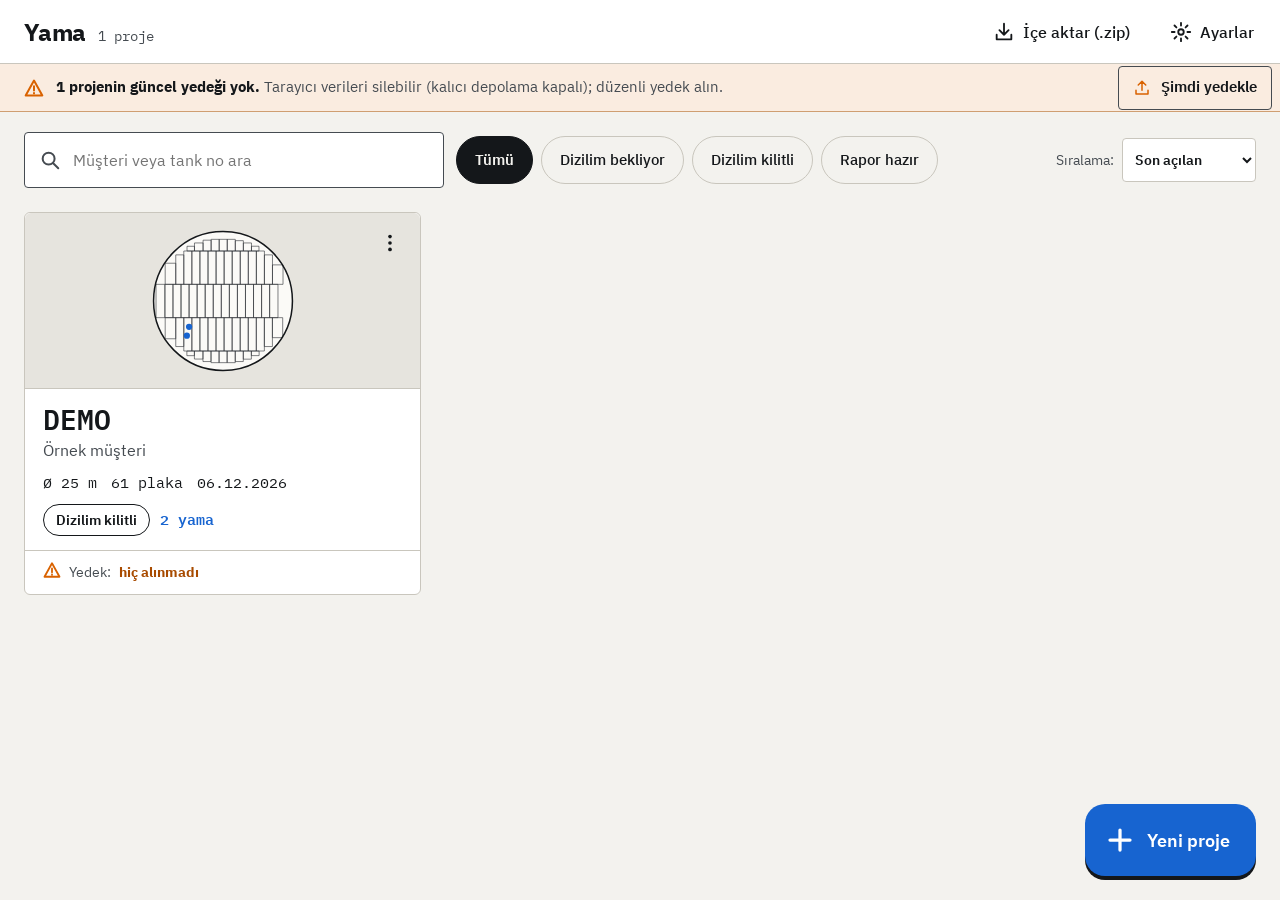
==== index.html @ 1b244d1e "Yayın 2026-10-30 12:13" ====
<!doctype html>
<html lang="tr">
<head>
  <meta charset="utf-8">
  <meta name="viewport" content="width=device-width, initial-scale=1, viewport-fit=cover">
  <meta name="theme-color" content="#111315">
  <meta name="color-scheme" content="light dark">
  <title>Yama</title>
  <link rel="manifest" href="./manifest.webmanifest">
  <link rel="icon" type="image/png" href="./icons/icon-192.png">
  <link rel="apple-touch-icon" href="./icons/icon-192.png">
  <script type="module" crossorigin src="./assets/index-DYldbjmc.js"></script>
  <link rel="stylesheet" crossorigin href="./assets/index-dKVQuc18.css">
</head>
<body>
  <div id="app"></div>
</body>
</html>
---- assets/index-dKVQuc18.css ----
@font-face{font-family:IBM Plex Sans;font-weight:400;font-display:swap;src:url(../fonts/IBMPlexSans-Regular.woff2)format("woff2")}@font-face{font-family:IBM Plex Sans;font-weight:500;font-display:swap;src:url(../fonts/IBMPlexSans-Medium.woff2)format("woff2")}@font-face{font-family:IBM Plex Sans;font-weight:600;font-display:swap;src:url(../fonts/IBMPlexSans-SemiBold.woff2)format("woff2")}@font-face{font-family:IBM Plex Sans;font-weight:700;font-display:swap;src:url(../fonts/IBMPlexSans-Bold.woff2)format("woff2")}@font-face{font-family:IBM Plex Mono;font-weight:400;font-display:swap;src:url(../fonts/IBMPlexMono-Regular.woff2)format("woff2")}@font-face{font-family:IBM Plex Mono;font-weight:500;font-display:swap;src:url(../fonts/IBMPlexMono-Medium.woff2)format("woff2")}@font-face{font-family:IBM Plex Mono;font-weight:600;font-display:swap;src:url(../fonts/IBMPlexMono-SemiBold.woff2)format("woff2")}@font-face{font-family:IBM Plex Mono;font-weight:700;font-display:swap;src:url(../fonts/IBMPlexMono-Bold.woff2)format("woff2")}:root{--lightningcss-light:initial;--lightningcss-dark: ;color-scheme:light dark;--bg:var(--lightningcss-light,#f3f2ee)var(--lightningcss-dark,#111315);--surface:var(--lightningcss-light,#fff)var(--lightningcss-dark,#1a1d20);--surface-2:var(--lightningcss-light,#e6e4de)var(--lightningcss-dark,#272b2f);--line:var(--lightningcss-light,#c9c6bd)var(--lightningcss-dark,#3b4147);--ink:var(--lightningcss-light,#14171a)var(--lightningcss-dark,#f2f3f1);--ink-2:var(--lightningcss-light,#454b51)var(--lightningcss-dark,#b6bdc4);--plate:var(--lightningcss-light,#fbfaf7)var(--lightningcss-dark,#2a2f34);--plate-edge:var(--lightningcss-light,#2a2e33)var(--lightningcss-dark,#c4cad0);--hatch:var(--lightningcss-light,#7a8086)var(--lightningcss-dark,#8e969d);--patch:var(--lightningcss-light,#1764d0)var(--lightningcss-dark,#4aa3ff);--patch-fill:var(--lightningcss-light,#1764d0b8)var(--lightningcss-dark,#4aa3ffb3);--on-patch:var(--lightningcss-light,#fff)var(--lightningcss-dark,#06121f);--red:var(--lightningcss-light,#c8261e)var(--lightningcss-dark,#ff5b52);--on-red:var(--lightningcss-light,#fff)var(--lightningcss-dark,#14171a);--orange:var(--lightningcss-light,#d96200)var(--lightningcss-dark,#ff8b2b);--orange-ink:var(--lightningcss-light,#a84b00)var(--lightningcss-dark,#ff9a45);--yellow:var(--lightningcss-light,#e7b400)var(--lightningcss-dark,#ffd23d);--green:var(--lightningcss-light,#2e8540)var(--lightningcss-dark,#4bc66a);--on-status:var(--lightningcss-light,#14171a)var(--lightningcss-dark,#111315);--dim-bg:var(--lightningcss-light,#14171a)var(--lightningcss-dark,#f2f3f1);--dim-ink:var(--lightningcss-light,#fff)var(--lightningcss-dark,#111315);--font-sans:"IBM Plex Sans", system-ui, "Segoe UI", Roboto, sans-serif;--font-mono:"IBM Plex Mono", ui-monospace, "Roboto Mono", monospace;--fs-title-1:28px;--fs-title-2:20px;--fs-body:16px;--fs-label:14px;--fs-dim-xl:32px;--fs-dim-l:20px;--fs-code:16px;--fs-input:30px;--fw-regular:400;--fw-medium:500;--fw-semibold:600;--fw-bold:700;--space-1:4px;--space-2:8px;--space-3:12px;--space-4:16px;--space-5:20px;--space-6:24px;--space-8:32px;--space-10:40px;--space-12:48px;--radius-sm:3px;--radius:4px;--radius-dialog:6px;--radius-sheet:16px;--radius-fab:20px;--radius-pill:999px;--shadow-dialog:0 10px 30px #0000002e;--shadow-sheet:0 -6px 20px #0000001f;--shadow-fab:0 4px 0 var(--lightningcss-light,var(--ink))var(--lightningcss-dark,#000);--touch-min:44px;--btn-h:56px;--chip-h:48px;--fab-h:72px;--topbar-h:64px;--toolbar-h:72px;--row-h:64px;--panel-w:360px;--stroke-plate:1px;--stroke-plate-selected:4px;--stroke-patch:3px;--stroke-handle:2.5px;--stroke-dim:1.6px;--handle-size:12px;--opacity-neighbor:.32;--opacity-bg-image:.3}@media (prefers-color-scheme:dark){:root{--lightningcss-light: ;--lightningcss-dark:initial}}[data-theme=light]{--lightningcss-light:initial;--lightningcss-dark: ;color-scheme:light}[data-theme=dark]{--lightningcss-light: ;--lightningcss-dark:initial;color-scheme:dark}@media print{:root,[data-theme]{--lightningcss-light:initial;--lightningcss-dark: ;color-scheme:light}}*,:before,:after{box-sizing:border-box}html,body{height:100%}body{background:var(--bg);color:var(--ink);font-family:var(--font-sans);font-size:var(--fs-body);-webkit-font-smoothing:antialiased;-webkit-tap-highlight-color:transparent;margin:0;line-height:1.5}button,input,select,textarea{font:inherit;color:inherit}button{cursor:pointer}a{color:var(--patch)}:focus-visible{outline:3px solid var(--patch);outline-offset:2px}.t-title-1{font-size:var(--fs-title-1);font-weight:var(--fw-semibold);line-height:1.2}.t-title-2{font-size:var(--fs-title-2);font-weight:var(--fw-semibold);line-height:1.2}.t-body{font-size:var(--fs-body);font-weight:var(--fw-regular)}.t-label{font-size:var(--fs-label);font-weight:var(--fw-medium);color:var(--ink-2)}.t-dim-xl{font-family:var(--font-mono);font-size:var(--fs-dim-xl);font-weight:var(--fw-semibold)}.t-dim-l{font-family:var(--font-mono);font-size:var(--fs-dim-l);font-weight:var(--fw-semibold)}.t-code{font-family:var(--font-mono);font-size:var(--fs-code);font-weight:var(--fw-medium)}.mono,.t-dim-xl,.t-dim-l,.t-code{font-variant-numeric:tabular-nums}.mono{font-family:var(--font-mono)}.muted{color:var(--ink-2)}.unit{font-family:var(--font-mono);font-size:.56em;font-weight:var(--fw-medium);color:var(--ink-2)}a.btn,a.fab,a.icon-btn{text-decoration:none}.btn{height:var(--btn-h);padding:0 var(--space-5);border:1.5px solid var(--ink-2);border-radius:var(--radius);color:var(--ink);font-size:var(--fs-body);font-weight:var(--fw-semibold);white-space:nowrap;background:0 0;justify-content:center;align-items:center;gap:10px;display:inline-flex}.btn--primary{background:var(--patch);color:var(--on-patch);border-color:var(--patch)}.btn--ink{background:var(--ink);color:var(--bg);border-color:var(--ink)}.btn--danger{background:var(--red);color:var(--on-red);border-color:var(--red)}.btn:disabled{opacity:.4;cursor:default}.icon-btn{border-radius:var(--radius);width:48px;height:48px;color:var(--ink);background:0 0;border:0;justify-content:center;align-items:center;display:inline-flex}.icon-btn:disabled{opacity:.4}.fab{height:var(--fab-h);align-items:center;gap:var(--space-3);border-radius:var(--radius-fab);background:var(--patch);color:var(--on-patch);font-size:18px;font-weight:var(--fw-semibold);box-shadow:var(--shadow-fab);border:0;padding:0 26px 0 20px;display:inline-flex}.chip{height:var(--chip-h);border:1.5px solid var(--ink-2);border-radius:var(--radius-pill);color:var(--ink);font-family:var(--font-mono);font-size:17px;font-weight:var(--fw-medium);background:0 0;align-items:center;padding:0 18px;display:inline-flex}.chip[aria-pressed=true]{background:var(--ink);border-color:var(--ink);color:var(--bg);font-weight:var(--fw-semibold)}.chip--add{font-family:var(--font-sans);font-size:var(--fs-body);border-style:dashed}.measure{flex-direction:column;gap:6px;min-width:0;display:flex}.measure__label{font-size:var(--fs-label);font-weight:var(--fw-medium);color:var(--ink-2)}.measure__row{gap:6px;display:flex}.measure__step{width:var(--btn-h);height:var(--btn-h);border:1.5px solid var(--line);border-radius:var(--radius);color:var(--ink);font-family:var(--font-mono);font-size:28px;font-weight:var(--fw-medium);background:0 0;flex-shrink:0}.measure__field{min-width:0;height:var(--btn-h);align-items:center;gap:var(--space-2);border:1.5px solid var(--line);border-radius:var(--radius);background:var(--bg);flex:1;padding:0 14px;display:flex}.measure__input{text-align:right;width:100%;min-width:0;font-family:var(--font-mono);font-size:var(--fs-input);font-weight:var(--fw-semibold);font-variant-numeric:tabular-nums;background:0 0;border:0;outline:0;flex:1}.measure__unit{font-family:var(--font-mono);font-size:var(--fs-body);color:var(--ink-2)}.measure:focus-within .measure__field{border:2px solid var(--patch);padding:0 13.5px}.measure:focus-within .measure__step{border-color:var(--ink)}.corner-picker{gap:var(--space-1);padding:var(--space-1);border:1px solid var(--line);border-radius:var(--radius);background:var(--surface);grid-template-columns:1fr 1fr;display:grid}.corner-picker__option{border-radius:var(--radius-sm);height:64px;color:var(--ink);font-size:var(--fs-label);font-weight:var(--fw-medium);background:0 0;border:0;align-items:center;gap:10px;padding:0 10px;display:flex}.corner-picker__option[aria-checked=true]{background:var(--ink);color:var(--bg);font-weight:var(--fw-semibold)}.toast{left:50%;bottom:var(--space-6);min-height:var(--btn-h);align-items:center;gap:var(--space-4);border-radius:var(--radius);background:var(--dim-bg);color:var(--dim-ink);font-size:var(--fs-body);z-index:100;padding:0 6px 0 18px;display:flex;position:fixed;transform:translate(-50%)}.toast__action{height:var(--touch-min);padding:0 var(--space-4);color:inherit;font-weight:var(--fw-bold);text-underline-offset:4px;background:0 0;border:0;text-decoration:underline}.d-plate,.d-plate-selected,.d-patch,.d-handle,.d-zone,.d-zone-alt,.d-zone-skipped,.d-ref-dot,.d-dim-line,.d-dim-ext,.d-tank-shell,.d-tank-cut,.d-annular,.d-defect,.d-fixed,.d-warn-overflow,.d-warn-overlap,.d-warn-gap,.d-patch-seam{vector-effect:non-scaling-stroke}.d-plate{fill:var(--plate);stroke:var(--plate-edge);stroke-width:var(--stroke-plate)}.d-plate-selected{fill:var(--plate);stroke:var(--ink);stroke-width:var(--stroke-plate-selected)}.d-neighbor{opacity:var(--opacity-neighbor)}.d-plate-label{fill:var(--ink-2);font-family:var(--font-mono);font-weight:var(--fw-semibold)}.d-plate-label-selected{fill:var(--ink);font-family:var(--font-mono);font-weight:var(--fw-bold)}.d-patch{fill:var(--patch-fill);stroke:var(--patch);stroke-width:var(--stroke-patch)}.d-patch-label{fill:var(--on-patch);font-family:var(--font-mono);font-weight:var(--fw-bold)}.d-patch-size{fill:var(--patch);font-family:var(--font-mono);font-weight:var(--fw-bold);paint-order:stroke;stroke:var(--plate)}.d-patch-seam{stroke:var(--on-patch);stroke-width:1.5px;stroke-dasharray:5 4}.d-handle{fill:var(--surface);stroke:var(--patch);stroke-width:var(--stroke-handle)}.d-handle-hit{fill:#0000}.d-zone,.d-zone-alt{stroke:var(--hatch);stroke-width:1.5px;stroke-dasharray:6 4}.d-zone-skipped{stroke:var(--ink-2);stroke-width:1.5px}.d-zone-tag{fill:var(--surface);stroke:var(--ink);stroke-width:1.5px}.d-zone-tag-text{fill:var(--ink);font-family:var(--font-mono);font-weight:var(--fw-bold)}.d-ref-dot{fill:var(--ink);stroke:var(--plate);stroke-width:2px}.d-dim-line{stroke:var(--ink);stroke-width:var(--stroke-dim)}.d-dim-ext{stroke:var(--ink);stroke-width:1px;stroke-dasharray:4 3}.d-dim-box{fill:var(--dim-bg)}.d-dim-text{fill:var(--ink);font-family:var(--font-mono);font-weight:var(--fw-bold);paint-order:stroke;stroke:var(--surface);stroke-width:4px;stroke-linejoin:round}.d-corner-text{fill:var(--dim-ink);font-family:var(--font-mono);font-weight:var(--fw-bold)}.d-arrow{fill:var(--ink)}.d-tank-shell{fill:none;stroke:var(--ink);stroke-width:2px}.d-tank-cut{fill:none;stroke:var(--plate-edge);stroke-width:1.2px}.d-annular{stroke:var(--plate-edge);stroke-width:1px}.d-defect{fill:var(--surface);stroke:var(--ink);stroke-width:2px}.d-defect-core{fill:var(--ink)}.d-defect-halo{fill:none;stroke:var(--surface);stroke-width:6px;stroke-linejoin:round}.d-defect-ring{stroke:var(--ink);stroke-width:2px;stroke-dasharray:5 4}.d-defect-tag{fill:var(--surface);stroke:var(--ink);stroke-width:1.5px}.d-fixed{fill:var(--surface);stroke:var(--ink);stroke-width:2px}.d-label{fill:var(--ink);font-family:var(--font-mono);font-weight:var(--fw-bold);paint-order:stroke;stroke:var(--surface);stroke-width:3px;stroke-linejoin:round}.d-warn-overflow{stroke:var(--red);stroke-width:2.5px}.d-warn-overlap{stroke:var(--orange);stroke-width:2.5px}.d-warn-gap{fill:none;stroke:var(--yellow);stroke-width:5px;stroke-dasharray:5 3}.d-bg-image{opacity:var(--opacity-bg-image);filter:grayscale()}.d-bg-image--top{mix-blend-mode:multiply;pointer-events:none}:root[data-theme=dark] .d-bg-image--top{filter:grayscale()invert();mix-blend-mode:screen}@media (prefers-color-scheme:dark){:root:not([data-theme=light]) .d-bg-image--top{filter:grayscale()invert();mix-blend-mode:screen}}.d-tank-bg{fill:var(--surface-2)}.d-patch-name{fill:var(--patch);font-family:var(--font-mono);font-weight:var(--fw-bold);paint-order:stroke;stroke:var(--plate);stroke-width:4px;stroke-linejoin:round}.map-svg text{-webkit-user-select:none;user-select:none;pointer-events:none}.map-svg .d-plate-label,.map-svg .d-plate-label-selected{paint-order:stroke;stroke:var(--plate);stroke-width:3px;stroke-linejoin:round}.d-zone-edit{fill:none;stroke:var(--ink);stroke-width:2.5px;stroke-dasharray:8 5}.d-zone-size{fill:var(--ink);font-family:var(--font-mono);font-weight:var(--fw-bold);paint-order:stroke;stroke:var(--plate)}.d-zone-poly{fill:none;stroke:var(--ink);stroke-width:2.5px;stroke-linejoin:round}.d-zone-draft-fill{fill:var(--hatch);fill-opacity:.18;stroke:none}.d-zone-vertex{fill:var(--surface);stroke:var(--ink);stroke-width:2px}.d-zone-vertex--first{fill:var(--ink)}.d-fit-target{stroke:var(--ink);stroke-width:3px;stroke-dasharray:6 4;animation:1.2s ease-in-out infinite fitPulse}.d-fit-done{stroke:var(--green);stroke-width:3px}.d-fit-badge circle{fill:var(--ink);stroke:var(--surface);stroke-width:2px}.d-fit-badge text{fill:var(--bg);font-family:var(--font-mono);font-weight:700}.d-fit-pick line,.d-fit-pick circle{stroke:var(--orange-ink);stroke-width:2.5px;paint-order:stroke}@keyframes fitPulse{0%,to{opacity:1}50%{opacity:.35}}@media (prefers-reduced-motion:reduce){.d-fit-target{animation:none}}.d-rot-line{stroke:var(--patch);stroke-width:2px}.d-rot-handle{fill:var(--surface);stroke:var(--patch);stroke-width:2.5px}.d-rot-icon{stroke:var(--patch);stroke-width:2px;stroke-linecap:round;stroke-linejoin:round}.is-dim{opacity:.28;pointer-events:none}.screen{flex-direction:column;min-height:100dvh;display:flex}.topbar{height:var(--topbar-h);align-items:center;gap:var(--space-3);padding:0 var(--space-3) 0 var(--space-6);border-bottom:1px solid var(--line);background:var(--surface);z-index:10;flex-shrink:0;display:flex;position:sticky;top:0}.topbar__brand{align-items:baseline;gap:var(--space-3);flex:1;min-width:0;display:flex}.topbar__name{font-size:24px;font-weight:var(--fw-bold);letter-spacing:-.01em}.topbar__btn{align-items:center;gap:var(--space-2);border-radius:var(--radius);height:48px;color:var(--ink);font-size:var(--fs-body);font-weight:var(--fw-medium);background:0 0;border:0;padding:0 14px;display:inline-flex}.topbar__btn:disabled{opacity:.45}.strip-warn{align-items:center;gap:var(--space-3);min-height:48px;padding:0 var(--space-2) 0 var(--space-6);background:color-mix(in srgb, var(--orange) 12%, var(--surface));border-bottom:1px solid color-mix(in srgb, var(--orange) 40%, var(--line));font-size:15px;display:flex}.strip-warn .icon{color:var(--orange)}.link-btn{height:var(--touch-min);padding:0 var(--space-4);color:inherit;font-weight:var(--fw-semibold);text-underline-offset:4px;background:0 0;border:0;text-decoration:underline}.list-tools{align-items:center;gap:var(--space-3);padding:var(--space-5) var(--space-6) var(--space-1);flex-wrap:wrap;display:flex}.search{min-width:240px;height:var(--btn-h);border:1.5px solid var(--ink-2);border-radius:var(--radius);background:var(--surface);color:var(--ink-2);flex:0 420px;align-items:center;gap:10px;padding:0 14px;display:flex}.search input{min-width:0;color:var(--ink);font-size:var(--fs-body);background:0 0;border:0;outline:0;flex:1}.filters{gap:var(--space-2);flex-wrap:wrap;display:flex}.chip--filter{font-family:var(--font-sans);border-color:var(--line);font-size:15px}.chip--filter[aria-pressed=true]{background:var(--ink);border-color:var(--ink);color:var(--bg)}.sort{align-items:center;gap:var(--space-2);font-size:var(--fs-label);color:var(--ink-2);margin-left:auto;display:flex}.sort select{height:var(--touch-min);padding:0 var(--space-2);border:1.5px solid var(--line);border-radius:var(--radius);background:var(--surface);color:var(--ink);font-weight:var(--fw-semibold)}.project-grid{gap:var(--space-5);padding:var(--space-5) var(--space-6) 136px;grid-template-columns:repeat(auto-fill,minmax(min(100%,320px),1fr));display:grid}.project-card{background:var(--surface);border:1px solid var(--line);border-radius:var(--radius-dialog);flex-direction:column;display:flex;position:relative}.project-card__open{all:unset;cursor:pointer;flex-direction:column;display:flex}.project-card__open:focus-visible{outline:3px solid var(--patch);outline-offset:2px;border-radius:var(--radius-dialog)}.project-card__thumb{background:var(--surface-2);border-bottom:1px solid var(--line);border-radius:var(--radius-dialog) var(--radius-dialog) 0 0;justify-content:center;align-items:center;height:176px;display:flex}.project-card__nolayout{border:2px dashed var(--ink-2);text-align:center;width:150px;height:150px;font-size:var(--fs-label);color:var(--ink-2);border-radius:50%;justify-content:center;align-items:center;line-height:1.3;display:flex}.project-card__body{padding:var(--space-4) 18px 14px;flex-direction:column;gap:10px;display:flex}.project-card__tank{font-family:var(--font-mono);font-size:28px;font-weight:var(--fw-semibold);line-height:1.1}.project-card__meta{font-family:var(--font-mono);flex-wrap:wrap;gap:14px;font-size:15px;display:flex}.project-card__foot{align-items:center;gap:var(--space-2);border-top:1px solid var(--line);min-height:44px;font-size:var(--fs-label);margin-top:auto;padding:0 18px;display:flex}.project-card__foot .stale{color:var(--orange-ink);font-weight:var(--fw-bold)}.project-card__more{position:absolute;top:6px;right:6px}.project-card__more[aria-expanded=true]{background:var(--ink);color:var(--bg)}.status{height:32px;font-size:var(--fs-label);font-weight:var(--fw-semibold);border-radius:16px;align-items:center;padding:0 12px;display:inline-flex}.status--dizilim-bekliyor{border:1.5px dashed var(--ink-2)}.status--dizilim-kilitli{border:1.5px solid var(--ink)}.status--rapor-hazir{background:var(--ink);color:var(--bg)}.menu{z-index:20;background:var(--surface);border:1px solid var(--line);border-radius:var(--radius-dialog);flex-direction:column;width:272px;padding:6px 0;display:flex;position:absolute;top:58px;right:6px;box-shadow:0 12px 32px #00000038}.menu__item{align-items:center;gap:var(--space-3);height:52px;padding:0 var(--space-4);color:var(--ink);font-size:var(--fs-body);font-weight:var(--fw-medium);text-align:left;white-space:nowrap;background:0 0;border:0;display:flex}.menu__item:disabled{opacity:.45}.menu__item--danger{color:var(--red);font-weight:var(--fw-semibold)}.menu__sep{background:var(--line);height:1px;margin:4px 0}.fab--fixed{right:var(--space-6);bottom:var(--space-6);z-index:5;position:fixed}.empty{padding:var(--space-6);flex:1;justify-content:center;align-items:center;display:flex}.empty__inner{align-items:flex-start;gap:var(--space-5);flex-direction:column;max-width:520px;display:flex}.empty__title{font-size:36px;font-weight:var(--fw-semibold);margin:0;line-height:1.15}.empty__text{color:var(--ink-2);margin:0;font-size:18px}.btn--lg{border-radius:var(--radius-dialog);height:64px;padding:0 28px 0 22px;font-size:18px}.dialog{border:1px solid var(--line);border-radius:var(--radius-dialog);background:var(--surface);max-width:min(560px,100vw - 32px);color:var(--ink);box-shadow:var(--shadow-dialog);padding:0}.dialog::backdrop{background:#0009}.dialog__form{gap:var(--space-3);flex-direction:column;padding:22px;display:flex}.dialog__title{font-size:var(--fs-title-2);font-weight:var(--fw-semibold);margin:0}.dialog__body{color:var(--ink-2);font-size:15px;line-height:1.5}.dialog__actions{gap:var(--space-2);flex-wrap:wrap;justify-content:flex-end;margin-top:6px;display:flex}.option-list{gap:var(--space-2);flex-direction:column;display:flex}.wizard{grid-template-columns:minmax(0,1fr);grid-template-rows:var(--topbar-h) minmax(0, 1fr) auto;height:100dvh;display:grid}.wizard__head{align-items:center;gap:var(--space-3);padding:0 var(--space-6) 0 var(--space-2);background:var(--surface);border-bottom:1px solid var(--line);display:flex}.wizard__title{font-size:var(--fs-title-2);font-weight:var(--fw-semibold);white-space:nowrap}.wizard__body{padding:var(--space-8) var(--space-6);overflow:auto}.wizard__foot{align-items:center;gap:var(--space-3);min-height:72px;padding:var(--space-2) var(--space-4);background:var(--surface);border-top:1px solid var(--line);display:flex}.wizard__foot .spacer{flex:1}.wizard__note{font-size:var(--fs-label);color:var(--ink-2)}ol.stepper{justify-content:center;align-items:center;gap:var(--space-2);flex:1;margin:0;padding:0;list-style:none;display:flex}.stepper__item{align-items:center;gap:var(--space-2);font-size:var(--fs-label);color:var(--ink-2);display:flex}.stepper__dot{border:1.5px solid var(--ink-2);width:26px;height:26px;font-family:var(--font-mono);font-size:var(--fs-label);border-radius:50%;justify-content:center;align-items:center;display:inline-flex}.stepper__item[data-state=current]{color:var(--ink);font-weight:var(--fw-semibold)}.stepper__item[data-state=current] .stepper__dot{background:var(--patch);border-color:var(--patch);color:var(--on-patch)}.stepper__item[data-state=done] .stepper__dot{background:var(--ink);border-color:var(--ink);color:var(--bg)}.stepper__line{background:var(--line);width:24px;height:1.5px}.stepper__compact{font-family:var(--font-mono);font-size:var(--fs-body);display:none}.wiz-h1{font-size:var(--fs-title-1);font-weight:var(--fw-semibold);margin:0 0 4px}.wiz-sub{margin:0 0 var(--space-6);color:var(--ink-2)}.source-grid{gap:var(--space-4);grid-template-columns:repeat(3,minmax(0,1fr));display:grid}.source-card{gap:var(--space-3);min-height:300px;padding:var(--space-5);border:1px solid var(--line);border-radius:var(--radius-dialog);background:var(--surface);flex-direction:column;display:flex;position:relative}.source-card--primary{border:2px solid var(--patch)}.source-card[aria-disabled=true]{opacity:.5}.source-card__title{font-size:var(--fs-title-2);font-weight:var(--fw-semibold);margin:0}.source-card__text{color:var(--ink-2);margin:0;font-size:15px}.source-card__list{font-size:var(--fs-label);color:var(--ink-2);flex-direction:column;gap:6px;margin:auto 0 0;padding:0;list-style:none;display:flex}.source-card .btn{width:100%}.tag{top:var(--space-4);right:var(--space-4);height:24px;font-size:var(--fs-label);font-weight:var(--fw-semibold);border-radius:12px;align-items:center;padding:0 10px;display:inline-flex;position:absolute}.tag--primary{background:var(--patch);color:var(--on-patch)}.tag--muted{border:1.5px solid var(--ink-2);color:var(--ink-2);font-family:var(--font-mono)}.reading{gap:var(--space-4);flex-direction:column;max-width:520px;margin:6vh auto 0;display:flex}.reading__file{align-items:center;gap:var(--space-3);display:flex}.progress{background:var(--surface-2);border-radius:5px;height:10px;overflow:hidden}.progress__bar{background:var(--ink);height:100%;transition:width .15s}.stat-pair{gap:var(--space-2);grid-template-columns:1fr 1fr;display:grid}.stat{padding:var(--space-3);background:var(--surface);border:1px solid var(--line);border-radius:var(--radius);flex-direction:column;gap:2px;display:flex}.stat__value{font-family:var(--font-mono);font-size:34px;font-weight:var(--fw-semibold);line-height:1.1}.stat__label{font-size:var(--fs-label);color:var(--ink-2)}.summary{gap:var(--space-8);grid-template-columns:minmax(0,1.3fr) minmax(0,1fr);align-items:start;display:grid}.big-count{font-family:var(--font-mono);font-size:64px;font-weight:var(--fw-semibold);line-height:1}.check-rows{border-top:1px solid var(--line);margin-top:var(--space-4);flex-direction:column;display:flex}.check-row{align-items:center;gap:var(--space-3);border-bottom:1px solid var(--line);min-height:52px;display:flex}.check-row__label{flex:1}.check-row__value{font-family:var(--font-mono);font-size:18px;font-weight:var(--fw-semibold)}.dot-ok,.dot-warn,.dot-info{border-radius:50%;flex-shrink:0;justify-content:center;align-items:center;width:24px;height:24px;display:inline-flex}.dot-ok{background:var(--green);color:var(--on-status)}.dot-warn{background:var(--orange);color:var(--on-status)}.dot-info{border:1.5px solid var(--ink-2);color:var(--ink-2)}.note-chip{border:1px solid var(--line);height:32px;font-size:var(--fs-label);color:var(--ink-2);border-radius:16px;align-items:center;gap:6px;padding:0 12px;display:inline-flex}.ref-image{border:1px solid var(--line);border-radius:var(--radius-dialog);background:var(--surface);padding:var(--space-3);gap:var(--space-2);flex-direction:column;display:flex}.ref-image img{background:#fff;border-radius:2px;width:100%;display:block}.missing-list{border:1px solid var(--line);border-radius:var(--radius-dialog);background:var(--surface);flex-direction:column;display:flex}.missing{padding:var(--space-3) var(--space-4);border-bottom:1px solid var(--line);gap:var(--space-3);flex-direction:column;display:flex}.missing:last-child{border-bottom:0}.missing__head{align-items:baseline;gap:var(--space-3);display:flex}.missing__no{font-family:var(--font-mono);font-size:18px;font-weight:var(--fw-semibold)}.missing__what{color:var(--orange-ink);font-size:var(--fs-label);font-weight:var(--fw-semibold);flex:1}.missing__fields{gap:var(--space-2);grid-template-columns:repeat(3,minmax(0,1fr));display:grid}.missing__actions{gap:var(--space-2);flex-wrap:wrap;justify-content:flex-end;display:flex}.missing--done .missing__what{color:var(--green)}.form{max-width:760px;margin:0 auto}.form-grid{gap:var(--space-4) var(--space-4);grid-template-columns:1fr 1fr;display:grid}.field{flex-direction:column;gap:6px;min-width:0;display:flex}.field__label{align-items:center;gap:var(--space-2);font-size:var(--fs-label);font-weight:var(--fw-medium);color:var(--ink-2);display:flex}.field__box{height:var(--btn-h);align-items:center;gap:var(--space-2);border:1.5px solid var(--line);border-radius:var(--radius);background:var(--surface);padding:0 14px;display:flex}.field__box:focus-within{border:2px solid var(--patch);padding:0 13.5px}.field__box input{width:100%;min-width:0;color:var(--ink);background:0 0;border:0;outline:0;flex:1;font-size:18px}.field__box input.mono{font-family:var(--font-mono);font-weight:var(--fw-semibold)}.field__unit{font-family:var(--font-mono);color:var(--ink-2)}.field__error{font-size:var(--fs-label);color:var(--red);min-height:1em}.field[data-invalid=true] .field__box{border-color:var(--red)}.badge-pdf{border:1px solid var(--patch);height:22px;color:var(--patch);font-size:var(--fs-label);font-weight:var(--fw-semibold);border-radius:3px;align-items:center;padding:0 6px;display:inline-flex}.bands{gap:var(--space-4);grid-template-columns:minmax(0,1.6fr) minmax(260px,1fr);align-items:start;display:grid}.bands__head{align-items:center;gap:var(--space-2);margin-bottom:var(--space-3);display:flex}.bands__head h2{font-size:var(--fs-title-2);font-weight:var(--fw-semibold);flex:1;margin:0}.btn--sm{height:var(--touch-min);padding:0 14px;font-size:15px}.table-wrap{border:1px solid var(--line);border-radius:var(--radius-dialog);background:var(--surface);max-height:56vh;overflow:auto}.table{border-collapse:collapse;width:100%;font-size:15px}.table th{background:var(--surface);text-align:left;font-size:var(--fs-label);font-weight:var(--fw-medium);color:var(--ink-2);border-bottom:1px solid var(--line);padding:10px 12px;position:sticky;top:0}.table td{border-bottom:1px solid var(--line);height:52px;padding:6px 12px}.table tr[aria-selected=true] td{background:var(--surface-2)}.table tr[aria-selected=true] td:first-child{box-shadow:inset 4px 0 0 var(--ink)}.table .num{font-family:var(--font-mono);text-align:right}.table td.range{white-space:nowrap}.bands>*{min-width:0}.table .code{font-family:var(--font-mono);font-weight:var(--fw-semibold)}.start-input{width:76px;height:var(--touch-min);border:1.5px solid var(--line);border-radius:var(--radius);background:var(--bg);color:var(--ink);font-family:var(--font-mono);font-size:16px;font-weight:var(--fw-semibold);text-align:right;padding:0 8px}.start-input:focus{border:2px solid var(--patch);outline:0}.fit-ok{color:var(--green)}.fit-warn{color:var(--orange-ink)}.band-msg{margin-top:var(--space-3);padding:var(--space-3) var(--space-4);border-radius:var(--radius-dialog);background:var(--surface);border:1px solid var(--line);font-size:15px}.band-msg--warn{border-color:color-mix(in srgb, var(--orange) 50%, var(--line))}.band-msg b{color:var(--orange-ink)}.schematic{gap:var(--space-3);flex-direction:column;display:flex}.schematic__map{padding:var(--space-3);border:1px solid var(--line);border-radius:var(--radius-dialog);background:var(--surface)}.schematic__map svg{width:100%;display:block}.schematic__map .d-plate{stroke-width:.6px}.d-band-selected{fill:var(--patch-fill);stroke:var(--patch);stroke-width:1px;vector-effect:non-scaling-stroke}.annular{gap:var(--space-8);grid-template-columns:minmax(0,1fr) minmax(0,1fr);align-items:center;max-width:960px;margin:0 auto;display:grid}.check{align-items:center;gap:var(--space-3);min-height:56px;padding:0 var(--space-4);border:1px solid var(--line);border-radius:var(--radius);background:var(--surface);font-size:var(--fs-body);display:flex}.check input{width:24px;height:24px;accent-color:var(--patch)}.annular svg{width:100%;max-width:360px;margin:0 auto;display:block}@media (max-width:1000px){.source-grid{grid-template-columns:1fr}.source-card{min-height:0}.summary,.bands,.annular{grid-template-columns:minmax(0,1fr)}.stepper__item .stepper__label{display:none}}@media (max-width:640px){.topbar{padding-left:var(--space-4)}.list-tools,.project-grid{padding-left:var(--space-4);padding-right:var(--space-4)}.search{flex-basis:100%}.sort{margin-left:0}.topbar__btn .label{display:none}.wizard__body{padding:var(--space-5) var(--space-4)}ol.stepper{display:none}.stepper__compact{text-align:right;flex:1;display:block}.form-grid,.missing__fields{grid-template-columns:1fr}.bands__head{flex-wrap:wrap}.bands__head h2{flex-basis:100%}.wizard__foot .wizard__note{display:none}.table th,.table td{padding-left:8px;padding-right:8px}.start-input{width:64px}.big-count{font-size:48px}}.settings{flex:1;grid-template-columns:300px minmax(0,1fr);min-height:0;display:grid}.settings__nav{padding:var(--space-2);background:var(--surface);border-right:1px solid var(--line);flex-direction:column;gap:2px;display:flex}.settings__item{align-items:center;gap:var(--space-3);min-height:64px;padding:0 var(--space-3);border-radius:var(--radius);color:var(--ink);text-decoration:none;display:flex}.settings__item[aria-current=true]{background:var(--surface-2);box-shadow:inset 4px 0 0 var(--ink)}.settings__item[aria-disabled=true]{opacity:.5;cursor:default}.settings__item-text{flex-direction:column;flex:1;min-width:0;display:flex}.settings__item-text small{font-size:var(--fs-label);color:var(--ink-2);text-overflow:ellipsis;white-space:nowrap;overflow:hidden}.settings__detail{padding:var(--space-6) var(--space-8) var(--space-10);width:100%;max-width:880px}.settings__h1{margin:0 0 var(--space-4);font-size:var(--fs-title-1);font-weight:var(--fw-semibold)}.setting-row{justify-content:space-between;align-items:center;gap:var(--space-4);min-height:72px;padding:var(--space-3) 0;border-bottom:1px solid var(--line);display:flex}.setting-row--head{padding-bottom:var(--space-2);margin-top:var(--space-2);border-bottom:0}.setting-row__label{flex-direction:column;gap:2px;min-width:0;display:flex}.setting-row__label small{font-size:var(--fs-label);color:var(--ink-2)}.setting-row__input{flex:1;max-width:380px}.segmented{border:1px solid var(--line);border-radius:var(--radius-dialog);background:var(--surface);gap:3px;padding:3px;display:inline-flex}.segmented button{min-width:84px;height:var(--chip-h);padding:0 var(--space-4);border-radius:var(--radius);color:var(--ink-2);font-size:15px;font-weight:var(--fw-medium);background:0 0;border:0}.segmented button[aria-checked=true]{background:var(--ink);color:var(--bg);font-weight:var(--fw-bold)}.info-banner{align-items:flex-start;gap:var(--space-3);padding:var(--space-3) var(--space-4);border:1px solid var(--line);border-radius:var(--radius);background:var(--surface);margin-bottom:var(--space-2);font-size:15px;display:flex}.info-banner .icon{color:var(--ink-2);margin-top:2px}.status-pill{max-width:100%;min-height:32px;font-size:var(--fs-label);font-weight:var(--fw-semibold);border-radius:16px;align-items:center;gap:6px;padding:4px 12px;display:inline-flex}.status-pill--ok{background:var(--green);color:var(--on-status)}.status-pill--warn{background:color-mix(in srgb, var(--orange) 18%, var(--surface));color:var(--ink);border:1.5px solid var(--orange)}.backup-list{margin:0 0 var(--space-3);border:1px solid var(--line);border-radius:var(--radius-dialog);background:var(--surface);padding:0;list-style:none}.backup-row{align-items:center;gap:var(--space-3);min-height:64px;padding:0 var(--space-3) 0 var(--space-4);border-bottom:1px solid var(--line);display:flex}.backup-row:last-child{border-bottom:0}.backup-row .stale{color:var(--orange);font-weight:var(--fw-bold)}.update-card{justify-content:space-between;align-items:center;gap:var(--space-4);padding:var(--space-4);border:1px solid var(--ink-2);border-radius:var(--radius-dialog);background:var(--surface);margin-top:var(--space-3);display:flex}@media (max-width:900px){.settings{grid-template-columns:minmax(0,1fr)}.settings[data-view=list] .settings__detail,.settings[data-view=detail] .settings__nav{display:none}.settings__nav{border-right:0}.settings__detail{padding:var(--space-5) var(--space-4) var(--space-10)}.setting-row{flex-wrap:wrap}.backup-row{padding:var(--space-3) var(--space-3) var(--space-3) var(--space-4);flex-wrap:wrap}}.map-screen{height:100dvh;min-height:0}.map-top{gap:var(--space-2)}.map-top__title{flex-direction:column;min-width:0;line-height:1.2;display:flex}.map-top__sub{white-space:nowrap;text-overflow:ellipsis;font-size:14px;overflow:hidden}.goto{flex:280px;min-width:0;max-width:460px;margin:0 auto;position:relative}.goto__box{flex:none;width:100%;min-width:0;height:48px}.goto__list{z-index:30;background:var(--surface);border:1.5px solid var(--ink);border-radius:var(--radius-dialog);max-height:60vh;margin:0;padding:4px 0;list-style:none;position:absolute;top:54px;left:0;right:0;overflow:auto;box-shadow:0 12px 32px #00000047}.goto__list[hidden]{display:none}.goto__list li{align-items:center;gap:var(--space-3);min-height:52px;padding:0 var(--space-4);cursor:pointer;grid-template-columns:64px 1fr auto;font-size:15px;display:grid}.goto__list li b{font-size:20px}.goto__list li[aria-selected=true]{background:var(--surface-2)}.goto__badge{color:var(--patch);font-size:14px;font-weight:var(--fw-semibold)}.menu--top{top:calc(var(--topbar-h) - 8px);right:var(--space-2);position:fixed}.menu[hidden]{display:none}.map-body{flex:1;min-height:0;display:flex;position:relative}.map-area{background:var(--bg);flex:1;min-width:0;position:relative;overflow:hidden}.map-svg{touch-action:none;cursor:grab;-webkit-user-select:none;user-select:none;width:100%;height:100%;display:block;position:absolute;inset:0}.map-svg.is-moving{cursor:grabbing}.map-sel{left:50%;bottom:var(--space-4);align-items:center;gap:var(--space-4);max-width:calc(100% - 140px);padding:var(--space-2) var(--space-2) var(--space-2) var(--space-4);border-radius:var(--radius-dialog);background:var(--surface);border:1.5px solid var(--ink);display:flex;position:absolute;transform:translate(-50%);box-shadow:0 8px 24px #0000004d}.map-sel[hidden]{display:none}.map-sel__text{align-items:baseline;gap:2px var(--space-3);flex-wrap:wrap;min-width:0;font-size:14px;display:flex}.scale-bar{left:var(--space-4);bottom:var(--space-4);pointer-events:none;flex-direction:column;gap:3px;display:flex;position:absolute}.scale-bar__label{font-size:var(--fs-label);font-weight:var(--fw-semibold)}.scale-bar__line{border:1.5px solid var(--ink);border-top:0;height:7px;display:block}.map-zoom{right:var(--space-4);bottom:var(--space-4);background:var(--surface);border:1px solid var(--line);border-radius:var(--radius-dialog);flex-direction:column;display:flex;position:absolute;overflow:hidden}.map-zoom__btn{width:var(--btn-h);height:var(--btn-h);border:0;border-bottom:1px solid var(--line);color:var(--ink);background:0 0;justify-content:center;align-items:center;display:flex}.map-zoom__btn:last-child{border-bottom:0}.map-listbtn{right:var(--space-4);top:var(--space-4);height:48px;padding:0 var(--space-4);align-items:center;gap:var(--space-2);border-radius:var(--radius-dialog);border:1px solid var(--line);background:var(--surface);color:var(--ink);font-weight:var(--fw-semibold);display:none;position:absolute}.map-body:has(.map-panel[data-open=false]) .map-listbtn{display:inline-flex}.legend{left:var(--space-4);top:var(--space-4);z-index:12;background:var(--surface);border:1px solid var(--line);border-radius:var(--radius-dialog);width:300px;max-width:calc(100% - 32px);box-shadow:var(--shadow-dialog);position:absolute}.legend[hidden]{display:none}.legend__head{padding:var(--space-3) var(--space-4);border-bottom:1px solid var(--line)}.legend__list{padding:var(--space-3) var(--space-4) var(--space-4);flex-direction:column;gap:9px;margin:0;font-size:14px;list-style:none;display:flex}.legend__list li{align-items:center;gap:var(--space-3);display:flex}.map-panel{width:var(--panel-w);background:var(--surface);border-left:1px solid var(--line);flex-direction:column;flex-shrink:0;min-height:0;display:none}.map-panel[data-open=true]{display:flex}.map-panel__tabs{border-bottom:1px solid var(--line);align-items:stretch;height:52px;display:flex}.map-panel__tabs [role=tab]{color:var(--ink-2);font-size:14px;font-weight:var(--fw-medium);background:0 0;border:0;border-bottom:3px solid #0000;flex:1}.map-panel__tabs [role=tab][aria-selected=true]{color:var(--ink);font-weight:var(--fw-bold);border-bottom-color:var(--ink)}.map-panel__close{align-self:center;width:44px;height:44px;margin:0 2px}.map-panel__list{flex:1;overflow:auto}.row-item{align-items:center;gap:var(--space-3);width:100%;min-height:64px;padding:0 var(--space-3) 0 var(--space-4);border:0;border-bottom:1px solid var(--line);color:var(--ink);text-align:left;background:0 0;display:flex}.row-item:active{background:var(--surface-2)}.row-item__swatch{border-radius:3px;flex-shrink:0;justify-content:center;align-items:center;width:28px;height:28px;display:inline-flex}.row-item__swatch--patch{background:var(--patch-fill);border:2px solid var(--patch)}.row-item__swatch--zone{border:1.5px solid var(--hatch);background:repeating-linear-gradient(45deg, transparent 0 4px, var(--hatch) 4px 5px)}.row-item__swatch--defect{border:0;font-size:20px}.row-item__text{flex-direction:column;flex:1;gap:2px;min-width:0;display:flex}.row-item__text small{font-size:var(--fs-label);color:var(--ink-2);flex-wrap:wrap;align-items:center;gap:6px;display:flex}.chip-mini{border:1.5px solid var(--ink-2);height:22px;font-size:var(--fs-label);font-weight:var(--fw-semibold);color:var(--ink);border-radius:11px;align-items:center;padding:0 8px;display:inline-flex}.chip-mini--strong{border-color:var(--ink);font-family:var(--font-mono)}.toolbar{height:var(--toolbar-h);gap:var(--space-1);padding:var(--space-1);background:var(--surface);border-top:1px solid var(--line);flex-shrink:0;grid-template-columns:repeat(4,1fr);display:grid}.toolbar button{border-radius:var(--radius-sm);color:var(--ink-2);font-size:16px;font-weight:var(--fw-medium);background:0 0;border:0;justify-content:center;align-items:center;gap:10px;display:flex}.toolbar button[aria-pressed=true]{background:var(--ink);color:var(--bg);font-weight:var(--fw-semibold);box-shadow:inset 0 -4px 0 var(--patch)}@media (max-width:900px){.map-top .topbar__btn .label{display:none}.goto{flex-basis:180px}.map-top__sub{display:none}.map-panel{z-index:8;border-left:0;border-top:1px solid var(--line);border-radius:var(--radius-sheet) var(--radius-sheet) 0 0;width:auto;height:46%;box-shadow:var(--shadow-sheet);position:absolute;bottom:0;left:0;right:0}.map-panel__close .icon{transform:rotate(90deg)}.toolbar button span{display:none}.toolbar button[aria-pressed=true] span{display:inline}.map-sel{max-width:calc(100% - 100px)}}@media (max-width:520px){.map-top__title{display:none}.map-zoom__btn{width:48px;height:48px}.toolbar button[aria-pressed=true] span{display:none}.map-sel{left:var(--space-3);max-width:none;right:72px;transform:none}.scale-bar{top:var(--space-4);bottom:auto}}.edit-screen .map-top{gap:var(--space-2)}.edit-lock{height:var(--touch-min);white-space:nowrap;gap:8px;padding:0 16px}.issue-pill{height:48px;font-size:15px;font-weight:var(--fw-semibold);white-space:nowrap;border:1.5px solid #0000;border-radius:20px;align-items:center;gap:6px;padding:0 16px;display:inline-flex}.issue-pill--muted{border-color:var(--line);color:var(--ink-2);background:var(--surface-2)}.edit-modes button:disabled{opacity:.45;cursor:not-allowed}.issue-pill--open{background:var(--red);color:var(--on-red)}.issue-pill--ok{background:var(--green);color:var(--on-status)}.issue-pill[aria-expanded=true]{outline:2.5px solid var(--ink);outline-offset:2px}.edit-screen .strip-warn[hidden]{display:none}.edit-modes{left:var(--space-4);top:var(--space-4);background:var(--surface);border:1px solid var(--line);border-radius:var(--radius-dialog);z-index:5;display:flex;position:absolute;overflow:hidden}.edit-modes button{height:44px;color:var(--ink);font-size:15px;font-weight:var(--fw-medium);background:0 0;border:0;padding:0 18px}.edit-modes button[aria-pressed=true]{background:var(--ink);color:var(--bg);font-weight:var(--fw-bold)}.edit-card{left:50%;top:var(--space-4);z-index:6;width:min(520px,100% - 32px);padding:var(--space-3) var(--space-4) var(--space-3);background:var(--surface);border:1.5px solid var(--ink);border-radius:var(--radius-dialog);gap:var(--space-3);flex-direction:column;display:flex;position:absolute;transform:translate(-50%);box-shadow:0 8px 24px #00000059}.edit-card[hidden]{display:none}.edit-card__head{align-items:center;gap:var(--space-3);min-width:0;display:flex}.edit-card__head>span{text-overflow:ellipsis;white-space:nowrap;flex:1;min-width:0;font-size:14px;overflow:hidden}.edit-card__title{font-size:20px}.edit-card__row{align-items:flex-end;gap:var(--space-2);display:flex}.edit-card__hint{font-size:var(--fs-label);color:var(--ink-2);margin:0}.nudge-btn{border:2px solid var(--ink);border-radius:var(--radius);background:var(--surface);width:56px;height:56px;color:var(--ink);touch-action:none;-webkit-user-select:none;user-select:none;flex:none;justify-content:center;align-items:center;display:inline-flex}.nudge-btn:active{background:var(--ink);color:var(--bg)}.nudge-btn:disabled{opacity:.35}.offset{min-width:0;font-size:var(--fs-label);color:var(--ink-2);flex-direction:column;flex:1;gap:2px;display:flex}.offset em{opacity:.8;font-style:normal}.offset__box{border:2px solid var(--patch);border-radius:var(--radius);background:var(--surface);height:56px;color:var(--ink);align-items:center;gap:6px;padding:0 12px;display:flex}.offset__box input{width:100%;min-width:0;color:var(--ink);font-size:24px;font-weight:var(--fw-semibold);text-align:right;background:0 0;border:0;outline:0;flex:1}.offset__box i{font-style:normal;font-family:var(--font-mono);color:var(--ink-2);font-size:14px}.edit-card__row--part{align-items:center}.dpad{flex:none;grid-template-rows:repeat(3,52px);grid-template-columns:repeat(3,52px);gap:4px;display:grid}.dpad .nudge-btn{width:52px;height:52px}.dpad__u{grid-area:1/2;transform:none}.dpad__l{grid-area:2/1}.dpad__r{grid-area:2/3}.dpad__d{grid-area:3/2}.dpad__u .icon{transform:rotate(90deg)}.dpad__d .icon{transform:rotate(-90deg)}.edit-card__actions{gap:var(--space-2);flex-direction:column;flex:1;min-width:0;display:flex}.edit-card__actions .btn{justify-content:flex-start;gap:10px}.drag-bubble{z-index:7;background:var(--ink);color:var(--bg);font-size:18px;font-weight:var(--fw-bold);pointer-events:none;border-radius:8px;padding:6px 14px;position:absolute;top:50%;left:50%;transform:translate(-50%,-150%)}.drag-bubble[hidden]{display:none}.edit-fit{right:calc(var(--space-4) + var(--btn-h) + var(--space-3));bottom:var(--space-4);height:48px;padding:0 var(--space-4);background:var(--surface);border:1px solid var(--line);border-radius:var(--radius-dialog);color:var(--ink);font-size:15px;font-weight:var(--fw-medium);align-items:center;gap:8px;display:inline-flex;position:absolute}.edit-area .map-svg,.is-locked .map-svg{cursor:grab}.d-warn-fill{vector-effect:non-scaling-stroke;stroke-width:1px}.d-warn-fill--red{fill:var(--red);fill-opacity:.6;stroke:var(--red)}.d-warn-fill--orange{fill:var(--orange);fill-opacity:.6;stroke:var(--orange)}.issues__head{align-items:center;gap:var(--space-3);height:52px;padding:0 var(--space-2) 0 var(--space-4);border-bottom:1px solid var(--line);display:flex}.issues__head b{font-size:18px}.issues__head .mono{font-size:var(--fs-label);flex:1}.issue{padding:var(--space-3) var(--space-4);border-bottom:1px solid var(--line);gap:var(--space-2);flex-direction:column;display:flex}.issue--focus{background:var(--surface-2);box-shadow:inset 3px 0 0 var(--ink)}.issue--accepted .issue__text{opacity:.55}.issue__text{gap:var(--space-3);align-items:flex-start;font-size:15px;line-height:1.35;display:flex}.issue__text .icon{flex:none;margin-top:1px}.issue__btns{gap:var(--space-2);flex-wrap:wrap;display:flex}.issues__foot{align-items:center;gap:var(--space-2);padding:var(--space-3) var(--space-4);border-top:1px solid var(--line);color:var(--ink-2);font-size:14px;display:flex}.issues__ok{background:var(--green);width:22px;height:22px;color:var(--on-status);border-radius:50%;justify-content:center;align-items:center;display:inline-flex}.issues__foot b{color:var(--green)}.band-pick{gap:var(--space-2);grid-template-columns:repeat(auto-fill,minmax(112px,1fr));max-height:52vh;display:grid;overflow:auto}.band-pick .btn{flex-direction:column;gap:0;height:auto;min-height:56px;padding:6px 8px}.band-pick .btn span{font-size:var(--fs-label)}@media (max-width:900px){.edit-screen .map-top__title .t-title-2{font-size:17px}.edit-lock span,.edit-lock{font-size:14px}.edit-card{top:60px}.edit-modes{top:var(--space-3)}.edit-fit span{display:none}.edit-fit{justify-content:center;width:48px;padding:0}}@media (max-width:640px){.edit-lock{padding:0 12px}.edit-card{left:var(--space-3);right:var(--space-3);width:auto;transform:none}.dpad{grid-template-rows:repeat(3,48px);grid-template-columns:repeat(3,48px)}.dpad .nudge-btn{width:48px;height:48px}.edit-card__row .btn--ink{padding:0 12px}}.edit-bottom{left:var(--space-4);bottom:var(--space-4);z-index:5;height:56px;padding:0 var(--space-3);align-items:center;gap:var(--space-3);background:var(--surface);border:1px solid var(--line);border-radius:var(--radius-dialog);display:flex;position:absolute}.edit-bottom[hidden]{display:none}.edit-bottom__pct{min-width:44px;font-size:14px;font-weight:var(--fw-semibold)}.edit-screen .scale-bar{bottom:84px}.switch{font-size:15px;font-weight:var(--fw-medium);cursor:pointer;align-items:center;gap:8px;display:inline-flex}.switch input{opacity:0;width:1px;height:1px;position:absolute}.switch__track{background:var(--line);border-radius:14px;width:46px;height:28px;transition:background .12s;position:relative}.switch__track:after{content:"";background:var(--surface);width:22px;height:22px;box-shadow:0 0 0 1.5px var(--ink-2) inset;border-radius:50%;transition:transform .12s;position:absolute;top:3px;left:3px}.switch input:checked+.switch__track{background:var(--ink)}.switch input:checked+.switch__track:after{box-shadow:none;transform:translate(18px)}.switch input:focus-visible+.switch__track{outline:2.5px solid var(--patch);outline-offset:2px}.slider{width:150px;height:44px;accent-color:var(--ink)}@media (max-width:640px){.edit-bottom{right:72px;left:var(--space-3);gap:var(--space-2);padding:0 var(--space-2)}.slider{flex:1;width:auto;min-width:40px}.edit-bottom .btn{padding:0 10px}}.lock-short{display:none}@media (max-width:640px){.lock-long{display:none}.lock-short{display:inline}.edit-screen .map-top{padding-left:var(--space-2);padding-right:var(--space-2);gap:2px}.issue-pill{padding:0 12px}.edit-bottom .switch__text,.edit-bottom__pct,.edit-bottom .btn .lbl{display:none}.edit-bottom .btn{justify-content:center;width:44px;padding:0}.edit-fit{right:var(--space-4);bottom:calc(var(--space-4) + 2 * var(--btn-h) + var(--space-2));width:var(--btn-h);height:var(--btn-h)}.edit-card{padding:var(--space-2) var(--space-3);gap:var(--space-2)}.edit-card__hint{font-size:var(--fs-label)}.dpad{grid-template-rows:repeat(3,44px);grid-template-columns:repeat(3,44px);gap:3px}.dpad .nudge-btn{width:44px;height:44px}.edit-card__actions .btn{text-align:left;white-space:normal;height:auto;min-height:48px;padding:6px 10px;font-size:14px;line-height:1.2}.edit-card__actions .btn .icon{flex:none}.edit-card__row--part+.edit-card__hint{display:none}}.focus-top{gap:var(--space-2)}.focus-top .map-top__title{flex:0 auto}.corner-pick{flex:1 1 0;justify-content:center;gap:4px;min-width:0;display:flex}.corner-pick button{border:1.5px solid var(--line);border-radius:var(--radius);background:var(--surface);height:52px;color:var(--ink);font-size:14px;font-weight:var(--fw-medium);white-space:nowrap;justify-content:center;align-items:center;gap:8px;padding:0 14px;display:inline-flex}.corner-pick button[aria-checked=true]{background:var(--ink);border-color:var(--ink);color:var(--bg);font-weight:var(--fw-bold)}.focus-tip{left:var(--space-4);top:var(--space-4);z-index:6;align-items:center;gap:var(--space-2);background:var(--ink);max-width:min(420px,100% - 32px);color:var(--bg);border-radius:var(--radius);padding:6px 4px 6px 14px;font-size:14px;display:flex;position:absolute;box-shadow:0 4px 16px #0000004d}.focus-tip[hidden]{display:none}.focus-tip .icon-btn{color:var(--bg);flex:none;width:48px;height:48px}.nbr-pill{z-index:4;border:1px solid var(--line);background:var(--surface);height:48px;color:var(--ink);font-family:var(--font-mono);font-size:16px;font-weight:var(--fw-bold);white-space:nowrap;border-radius:24px;padding:0 16px;position:absolute;transform:translateY(-50%);box-shadow:0 2px 10px #0003}.nbr-pill[data-nbr=ust],.nbr-pill[data-nbr=alt]{transform:translate(-50%)}.nbr-pill[data-nbr=alt]{bottom:16px}.nbr-pill[hidden]{display:none}.info-grid{gap:var(--space-3);grid-template-columns:repeat(3,minmax(0,1fr));display:grid}.field__error{min-height:18px;font-size:var(--fs-label);color:var(--red)}@media (max-width:900px){.corner-pick button span{display:none}.corner-pick button{padding:0 12px}.focus-top .map-top__sub{font-size:var(--fs-label);display:block}}@media (max-width:640px){.focus-top{height:auto;padding-top:var(--space-2);padding-bottom:var(--space-2);row-gap:var(--space-2);flex-wrap:wrap}.focus-top .corner-pick{flex:100%;order:10}.focus-top .map-top__title{flex:1 1 0;display:flex}.corner-pick button{flex:1;height:48px}.info-grid{grid-template-columns:minmax(0,1fr)}.nbr-pill{height:44px;padding:0 12px}.focus-screen .scale-bar{top:var(--space-4);bottom:auto;left:auto;right:var(--space-4)}}.panel-head{align-items:center;gap:var(--space-3);min-height:56px;padding:0 var(--space-2) 0 var(--space-4);border-bottom:1px solid var(--line);display:flex}.panel-head>b{flex:1;font-size:18px}.panel-name{border:1.5px solid var(--line);border-radius:var(--radius);background:var(--surface);width:118px;height:44px;color:var(--ink);font-size:18px;font-weight:var(--fw-bold);flex:none;padding:0 10px}.panel-head .hint{font-size:var(--fs-label);flex:1;margin:0;line-height:1.25}.panel-body{min-height:0;padding:var(--space-3) var(--space-4);gap:var(--space-3);flex-direction:column;flex:1;display:flex;overflow:auto}.panel-body h3{margin:0 0 var(--space-2);font-size:14px;font-weight:var(--fw-semibold);color:var(--ink-2)}.panel-body section{gap:var(--space-2);flex-direction:column;display:flex}.panel-body section+section{border-top:1px solid var(--line);padding-top:var(--space-3)}.panel-foot{gap:var(--space-2);padding:var(--space-3) var(--space-4);border-top:1px solid var(--line);display:flex}.panel-foot .btn{flex:1;gap:8px}.btn--danger-line{border-color:var(--red);color:var(--red)}.btn--block{width:100%}.hint{font-size:var(--fs-label);color:var(--ink-2);margin:0}.hint[hidden]{display:none}.chips{gap:var(--space-2);flex-wrap:wrap;display:flex}.chip-wrap{display:inline-flex;position:relative}.field-row{gap:var(--space-3);grid-template-columns:minmax(0,1fr) minmax(0,1fr);display:grid}.stepper{border:1.5px solid var(--line);border-radius:var(--radius);background:var(--surface);align-items:stretch;height:56px;display:flex;overflow:hidden}.stepper button{background:var(--surface-2);width:48px;color:var(--ink);font-size:22px;font-weight:var(--fw-bold);border:0;flex:none}.stepper button:active{background:var(--ink);color:var(--bg)}.stepper input{min-width:0;color:var(--ink);text-align:center;font-size:22px;font-weight:var(--fw-semibold);background:0 0;border:0;outline:0;flex:1}.stepper:focus-within{border-color:var(--patch)}.select{border:1.5px solid var(--line);border-radius:var(--radius);background:var(--surface);height:52px;color:var(--ink);font-size:18px;font-family:var(--font-mono);padding:0 12px}.textarea{border:1.5px solid var(--line);border-radius:var(--radius);background:var(--surface);color:var(--ink);resize:vertical;padding:10px 12px;font-size:16px}.loc-head{align-items:baseline;gap:var(--space-3);display:flex}.multi-card{padding:var(--space-3);border:1.5px solid var(--patch);border-radius:var(--radius);background:var(--patch-fill);flex-direction:column;gap:2px;font-size:14px;display:flex}.seg{border:1.5px solid var(--line);border-radius:var(--radius);display:flex;overflow:hidden}.seg button{height:48px;color:var(--ink);font-size:15px;font-weight:var(--fw-medium);background:0 0;border:0;flex:1}.seg button[aria-checked=true]{background:var(--ink);color:var(--bg);font-weight:var(--fw-bold)}.chip--text{font-family:var(--font-sans);font-size:15px;font-weight:var(--fw-medium);padding:0 14px}.area-card{justify-content:space-between;align-items:center;gap:var(--space-3);padding:0 var(--space-3);border-radius:var(--radius);background:var(--surface-2);min-height:48px;color:var(--ink-2);font-size:14px;display:flex}.area-card b{color:var(--ink);font-size:18px}.pt-count{font-size:18px}.pt-count b{margin-right:6px;font-size:34px}.focus-screen [data-edit-only][hidden],.toolbar[hidden]{display:none}.save-state{color:var(--ink-2);white-space:nowrap;flex:none;font-size:14px}.save-state[data-state=error]{color:var(--red);font-weight:var(--fw-bold)}.focus-top .save-state{margin-left:auto}.focus-top .save-state+.mode-btn{margin-left:var(--space-2)}.mode-btn{height:48px;font-weight:var(--fw-semibold);gap:6px;margin-left:auto;padding:0 16px}.focus-screen .toolbar{grid-template-columns:repeat(4,minmax(0,220px));justify-content:center}.toolbar button[aria-expanded=true]{background:var(--ink);color:var(--bg);font-weight:var(--fw-semibold);box-shadow:inset 0 -4px 0 var(--patch)}.focus-screen .toolbar button span{display:inline}.prop-card{z-index:8;right:var(--space-4);top:var(--space-4);background:var(--surface);border:1.5px solid var(--ink-2);border-radius:var(--radius-dialog);width:min(380px,100% - 96px);max-height:calc(100% - 32px);box-shadow:var(--shadow-sheet);flex-direction:column;display:flex;position:absolute;overflow:hidden}.prop-card[hidden]{display:none}.prop-fab{z-index:8;right:var(--space-4);top:var(--space-4);border:1.5px solid var(--ink-2);background:var(--surface);height:52px;color:var(--ink);font-size:16px;font-weight:var(--fw-semibold);box-shadow:var(--shadow-sheet);border-radius:26px;align-items:center;gap:8px;padding:0 16px;display:inline-flex;position:absolute}.prop-fab[hidden]{display:none}.prop-fab b{color:var(--patch);font-size:16px}.prop-fab:active{background:var(--surface-2)}.map-area:has(.prop-fab:not([hidden])) .focus-tip{max-width:calc(100% - 250px)}.card-head{gap:var(--space-2);padding:0 var(--space-1) 0 var(--space-2);cursor:grab;touch-action:none;-webkit-user-select:none;user-select:none}.card-head:active{cursor:grabbing}.card-head .grip{color:var(--ink-2);font-size:20px;line-height:1}.card-head__main{align-items:baseline;gap:var(--space-2);white-space:nowrap;text-overflow:ellipsis;flex:1;min-width:0;font-size:17px;display:flex;overflow:hidden}.card-head__main .hint{font-size:var(--fs-label)}.card-head .icon-btn{width:44px;height:44px;font-size:20px;font-weight:var(--fw-bold);flex:none}.prop-card .panel-body{gap:var(--space-2)}.prop-card .panel-body>*{flex-shrink:0}.more summary{min-height:48px;font-size:14px;font-weight:var(--fw-semibold);color:var(--ink-2);cursor:pointer;align-items:center;display:flex}.more[open] summary{margin-bottom:var(--space-2)}.more>:not(summary)+*{margin-top:var(--space-2)}.info-table{border-collapse:collapse;width:100%;font-size:14px}.info-table th{text-align:left;vertical-align:top;width:38%;font-weight:var(--fw-medium);color:var(--ink-2);padding:6px 8px 6px 0}.info-table td{vertical-align:top;padding:6px 0}.info-table tr+tr>*{border-top:1px solid var(--line)}.tool-pop{z-index:9;left:50%;bottom:var(--space-3);gap:var(--space-3);width:min(460px,100% - 24px);padding:var(--space-3) var(--space-4);background:var(--surface);border:1.5px solid var(--ink-2);border-radius:var(--radius-dialog);box-shadow:var(--shadow-sheet);flex-direction:column;display:flex;position:absolute;transform:translate(-50%)}.tool-pop[hidden]{display:none}.tool-pop__title{align-items:baseline;gap:var(--space-2);font-size:16px;font-weight:var(--fw-bold);display:flex}.tool-pop__title .hint{font-size:var(--fs-label);font-weight:var(--fw-regular)}.tool-pop__row{align-items:center;gap:var(--space-3);display:flex}.tool-pop__row .seg{flex:1}.tool-pop__list{gap:var(--space-2);flex-direction:column;display:flex}.tool-pop__list .btn{justify-content:flex-start;gap:10px;height:52px}.chip--size{min-width:84px}.chip--saved{border-style:solid;border-color:var(--patch);-webkit-user-select:none;user-select:none;-webkit-touch-callout:none}.tool-pop__list .btn .hint{margin-left:auto}.focus-screen .toolbar button .lbl-short{display:none}@media (max-width:640px){.focus-screen .toolbar button .lbl-long{display:none}.focus-screen .toolbar button .lbl-short{display:inline}}.ask-card{gap:var(--space-2);padding:var(--space-3) var(--space-4);background:var(--surface-2);border-left:4px solid var(--patch);border-bottom:1px solid var(--line);flex-direction:column;font-size:15px;display:flex}.toggles{gap:var(--space-2) var(--space-4);flex-wrap:wrap;display:flex}.toggles .switch{flex:150px;min-width:0}.cover-links{justify-content:flex-end;align-items:center;gap:var(--space-2);flex-wrap:wrap;display:flex}.cover-links .chip{padding:0 12px;font-size:15px}.cover-links .link{color:var(--patch);font-size:16px;font-weight:var(--fw-bold);background:0 0;border:0;padding:6px 2px;text-decoration:underline}.is-over{color:var(--red);font-weight:var(--fw-bold)}.field.is-over .stepper{border-color:var(--red)}.field.is-over .field__label{color:var(--red)}.seg--sm button{font-size:15px}.focus-screen .map-area:has(.tool-pop:not([hidden])) .scale-bar{visibility:hidden}@media (max-width:640px){.mode-btn{padding:0 12px}.prop-card{border-radius:var(--radius-sheet) var(--radius-sheet) 0 0;border-bottom:0;width:auto;max-height:42%;transition:max-height .18s;inset:auto 0 0}.prop-card[data-sheet=full]{max-height:82%}.card-head{cursor:ns-resize;touch-action:none;padding-top:6px;position:relative}.card-head:before{content:"";background:var(--line);border-radius:2px;width:40px;height:4px;margin-left:-20px;position:absolute;top:5px;left:50%}.card-head .grip{display:none}.focus-screen:has(.prop-card:not([hidden])) .toolbar{display:none}.focus-top .map-top__title{flex-direction:row;min-width:0;overflow:hidden}.focus-top .map-top__title .t-title-2{white-space:nowrap;text-overflow:ellipsis;font-size:18px;overflow:hidden}.focus-top .map-top__sub{display:none!important}.focus-top .topbar__btn .label{display:none}.focus-top{gap:2px}.focus-top .map-top__title{flex:64px}.focus-top .mode-btn,.focus-top .save-state+.mode-btn{margin-left:0;padding:0 10px}.focus-top{padding-left:6px;padding-right:6px}.focus-top .icon-btn,.focus-top .topbar__btn{justify-content:center;width:44px;min-width:44px;padding:0}.focus-top .save-state{display:none}.focus-screen .toolbar button span{font-size:var(--fs-label)}.focus-screen .toolbar button{gap:6px}}.lib-item{gap:var(--space-2);margin-bottom:var(--space-3);align-items:flex-start;display:flex}.lib-item .textarea{flex:1}.lib-item__btns{flex-direction:column;display:flex}.lib-item__btns .icon-btn:first-child .icon,.lib-item__btns .icon-btn:nth-child(2) .icon{transform:rotate(90deg)}.rb{flex:1;grid-template-columns:380px minmax(0,1fr);min-height:0;display:grid}.rb__side{border-right:1px solid var(--line);background:var(--surface);flex-direction:column;min-height:0;display:flex}.rb__scroll{padding:var(--space-4);gap:var(--space-4);flex-direction:column;flex:1;display:flex;overflow:auto}.rb__scroll h2{margin:0 0 var(--space-2);align-items:center;gap:var(--space-2);font-size:16px;display:flex}.rb__scroll h2 .n{background:var(--ink);width:24px;height:24px;color:var(--bg);font:600 13px var(--font-mono);border-radius:50%;justify-content:center;align-items:center;display:inline-flex}.rb__scroll h2 a,.rb__scroll h2 button.link{font-size:14px;font-weight:var(--fw-medium);color:var(--patch);background:0 0;border:0;margin-left:auto;padding:6px;text-decoration:underline}.preflight{padding:var(--space-3);border:1.5px solid var(--orange);border-radius:var(--radius);background:color-mix(in srgb, var(--orange) 8%, var(--surface))}.preflight.is-ok{border-color:var(--green,var(--line));background:var(--surface-2)}.preflight h2{margin:0 0 var(--space-2)}.preflight ul{flex-direction:column;gap:6px;margin:0;padding:0;font-size:15px;list-style:none;display:flex}.preflight li{align-items:flex-start;gap:8px;display:flex}.preflight li .icon{color:var(--orange-ink);flex:none;margin-top:1px}.preflight p{align-items:center;gap:6px;margin:6px 0 0;display:flex}.rb-card{padding:var(--space-3);border:1px solid var(--line);border-radius:var(--radius);background:var(--surface-2);flex-direction:column;gap:2px;font-size:14px;display:flex}.rb-text{gap:var(--space-2);padding:var(--space-2) 0;border-bottom:1px solid var(--line);align-items:flex-start;font-size:14px;display:flex}.rb-text input[type=checkbox]{width:26px;height:26px;accent-color:var(--ink);flex:none;margin-top:2px}.rb-text__body{flex:1;min-width:0;line-height:1.4}.rb-text__body textarea{width:100%}.rb-text__btns{flex-direction:column;display:flex}.rb-text__btns .icon-btn{width:44px;height:44px}.rb__actions{gap:var(--space-2);padding:var(--space-3) var(--space-4);border-top:1px solid var(--line);flex-direction:column;display:flex}.rb__preview{background:var(--surface-2);flex-direction:column;min-width:0;min-height:0;display:flex;position:relative;overflow:hidden}.rb__prevbar{align-items:center;gap:var(--space-3);padding:var(--space-2) var(--space-4);border-bottom:1px solid var(--line);background:var(--surface);font-size:14px;display:flex}.rb__frame{flex:1;min-height:0;position:relative;overflow:hidden}.rb__frame iframe{transform-origin:0 0;background:#d9d7d0;border:0;position:absolute;top:0;left:0}.rb-tabs{display:none}@media (max-width:900px){.rb{grid-template-columns:minmax(0,1fr)}.rb[data-tab=onizleme] .rb__side,.rb[data-tab=ayar] .rb__preview{display:none}.rb-tabs{display:flex}}.edit-card__head{cursor:grab;touch-action:none;-webkit-user-select:none;user-select:none}.edit-card__head:active{cursor:grabbing}.edit-card .grip{color:var(--ink-2);font-size:20px;line-height:1}@media (min-width:641px){.edit-card{left:auto;right:var(--space-4);top:var(--space-4);width:min(340px,100% - 32px);padding:var(--space-2) var(--space-3);gap:var(--space-2);transform:none}.edit-card__title{font-size:17px}.edit-card .nudge-btn{width:48px;height:48px}.edit-card .dpad{grid-template-rows:repeat(3,44px);grid-template-columns:repeat(3,44px)}.edit-card .dpad .nudge-btn{width:44px;height:44px}.edit-card__row--part{flex-wrap:wrap}.edit-card__actions{flex-flow:wrap;min-width:100%}.edit-card__actions .btn{flex:140px;height:44px;font-size:14px}.edit-card__hint{font-size:var(--fs-label)}}.rb-text__btns{flex-flow:wrap;justify-content:flex-end;width:92px}.segmented--scale{flex-wrap:nowrap;max-width:100%}.segmented--scale button{min-width:56px;padding:0 8px}.edit-modes button+button{border-left:1px solid var(--line)}.edit-modes button{height:48px}.cap-slider{z-index:6;right:var(--space-4);top:var(--space-4);background:var(--surface);border:1.5px solid var(--ink-2);border-radius:var(--radius-dialog);width:96px;max-height:560px;box-shadow:var(--shadow-sheet);touch-action:none;flex-direction:column;align-items:stretch;gap:4px;padding:8px;display:flex;position:absolute;bottom:150px}.cap-slider[hidden]{display:none}.cap-slider__val{border-radius:var(--radius);background:var(--surface-2);height:56px;color:var(--ink);border:0;flex-direction:column;justify-content:center;align-items:center;line-height:1.05;display:flex}.cap-slider__val b{font-size:20px;font-weight:var(--fw-semibold)}.cap-slider__val small{color:var(--ink-2);font-size:14px}.cap-slider .nudge-btn{width:100%;height:48px;font-size:28px;font-weight:var(--fw-bold);border:2px solid var(--ink);background:var(--surface);color:var(--ink);border-radius:var(--radius);flex:none}.cap-slider .nudge-btn:active{background:var(--ink);color:var(--bg)}.cap-slider__track{touch-action:none;flex:1;min-height:120px;position:relative}.cap-slider__track:before{content:"";background:var(--surface-2);border:2px solid var(--ink-2);box-sizing:border-box;border-radius:5px;width:10px;margin-left:-5px;position:absolute;top:24px;bottom:24px;left:50%}.cap-slider__fill{background:var(--ink);border-radius:3px;width:6px;height:0;margin-left:-3px;position:absolute;top:24px;left:50%}.cap-slider__tank{border-top:2px solid var(--patch);height:0;position:absolute;left:4px;right:4px}.cap-slider__tank i{color:var(--patch);font-size:14px;font-style:normal;font-weight:var(--fw-semibold);position:absolute;top:2px;right:0}.cap-slider__thumb{background:var(--ink);width:56px;height:48px;color:var(--bg);border:3px solid var(--surface);box-sizing:border-box;touch-action:none;cursor:grab;border-radius:24px;justify-content:center;align-items:center;margin:-24px 0 0 -28px;font-size:22px;display:flex;position:absolute;left:50%}.cap-slider__thumb:focus-visible{outline:2.5px solid var(--patch);outline-offset:2px}.cap-slider__thumb[data-active=true]{cursor:grabbing;transform:scale(1.08)}.cap-slider__bubble{background:var(--dim-bg);height:44px;color:var(--dim-ink);font-size:22px;font-weight:var(--fw-bold);white-space:nowrap;pointer-events:none;border-radius:8px;align-items:center;margin-top:-22px;padding:0 12px;display:flex;position:absolute;right:calc(100% + 18px)}.cap-slider__bubble[hidden]{display:none}.cap-slider.is-locked .cap-slider__thumb{background:var(--surface-2);color:var(--ink-2);border-color:var(--ink-2)}.cap-slider.is-locked .cap-slider__fill{background:var(--ink-2)}.map-area[data-modus=cember] .edit-fit,.map-area[data-modus=cember] .edit-bottom{display:none}@media (max-width:640px){.cap-slider{width:80px;top:64px;bottom:118px;right:8px}.edit-modes button{padding:0 12px}}.map-area[data-fitting=true] .edit-bottom,.map-area[data-fitting=true] .edit-modes{display:none}.map-area[data-fitting=true] .d-bg-image--top{filter:grayscale()sepia()hue-rotate(-20deg)saturate(2.4)contrast(1.1)}.fit-key{gap:var(--space-4);align-items:center;margin:0;display:flex}.fit-key span{align-items:center;gap:6px;display:inline-flex}.fit-key i{border-radius:2px;width:22px;height:5px;display:inline-block}.fit-key__img{background:#d96200}.fit-key__ours{background:var(--ink)}.fit-step{color:var(--ink);font-size:15px}.fit-resid{font-size:20px;font-weight:var(--fw-semibold);margin:0}.fit-warn{color:var(--orange-ink);font-weight:var(--fw-semibold)}.btn--ghost{color:var(--ink-2);background:0 0;border-color:#0000}.fit-row{gap:var(--space-2);flex-wrap:wrap}.fit-row .btn{flex:none;padding:0 14px}.quick-vals{gap:var(--space-2);grid-template-columns:repeat(5,minmax(0,1fr));display:grid}.quick-val{border:1.5px solid var(--ink-2);border-radius:var(--radius);height:48px;color:var(--ink);font-family:var(--font-mono);font-size:18px;font-weight:var(--fw-semibold);background:0 0}.quick-val--hi{border-color:var(--red);color:var(--red)}.quick-val[aria-pressed=true]{background:var(--ink);border-color:var(--ink);color:var(--bg)}.quick-val--hi[aria-pressed=true]{background:var(--red);border-color:var(--red);color:#fff}.quick-val:active{transform:scale(.96)}.angle-row{gap:var(--space-2);flex-direction:column;display:flex}.chips--tight{gap:var(--space-2)}.chips--tight .chip{flex:1;justify-content:center;padding:0 8px}.photo-strip{gap:var(--space-2);border-top:1px solid var(--line);padding-top:var(--space-3);flex-direction:column;display:flex}.photo-strip h3{color:var(--ink-2);font-size:14px;font-weight:var(--fw-semibold);margin:0}.photo-strip__row{gap:var(--space-2);flex-wrap:wrap;display:flex}.photo-thumb{border:1.5px solid var(--ink-2);border-radius:var(--radius);background:var(--surface-2);width:72px;height:72px;padding:0;position:relative;overflow:hidden}.photo-thumb img{object-fit:cover;width:100%;height:100%;display:block}.photo-thumb__tag{background:var(--surface);color:var(--ink);text-align:center;padding:1px 4px;font-size:14px;line-height:1.2;position:absolute;bottom:0;left:0;right:0}.photo-add{border:1.5px dashed var(--ink-2);border-radius:var(--radius);width:72px;height:72px;color:var(--ink);font-size:14px;font-weight:var(--fw-medium);background:0 0;flex-direction:column;justify-content:center;align-items:center;gap:2px;display:flex}.cam-fab{z-index:7;right:var(--space-4);top:calc(var(--space-4) + 60px);border:1.5px solid var(--ink-2);background:var(--surface);width:52px;height:52px;color:var(--ink);box-shadow:var(--shadow-sheet);border-radius:26px;justify-content:center;align-items:center;display:inline-flex;position:absolute}.cam-fab[hidden]{display:none}.cam-fab--solo{top:var(--space-4)}.photo-viewer{background:var(--bg);width:100vw;max-width:100vw;height:100dvh;max-height:100dvh;color:var(--ink);border:0;flex-direction:column;margin:0;padding:0;display:none}.photo-viewer[open]{display:flex}.photo-viewer::backdrop{background:#0009}.pv-head{align-items:center;gap:var(--space-3);padding:var(--space-2) var(--space-4);border-bottom:1px solid var(--line);min-height:64px;display:flex}.pv-sub{color:var(--ink-2);font-size:14px}.pv-stage{min-height:0;padding:var(--space-3);background:#111;flex:1;justify-content:center;align-items:center;display:flex;overflow:hidden}.pv-box{touch-action:none;max-width:100%;max-height:100%;display:inline-flex;position:relative}.pv-box img{-webkit-user-select:none;user-select:none;-webkit-user-drag:none;max-width:100%;max-height:calc(100dvh - 190px);display:block}.pv-marks{width:100%;height:100%;position:absolute;inset:0}.pv-tools{align-items:center;gap:var(--space-2) var(--space-3);padding:var(--space-2) var(--space-4);border-top:1px solid var(--line);background:var(--surface);flex-wrap:wrap;display:flex}.pv-tools .seg button{align-items:center;gap:6px;padding:0 16px;display:inline-flex}.pv-colors{gap:var(--space-2);display:flex}.pv-color{border:3px solid var(--surface);width:48px;height:48px;box-shadow:0 0 0 1.5px var(--ink-2);background:var(--c);border-radius:50%}.pv-color[aria-checked=true]{box-shadow:0 0 0 3px var(--ink)}.rule-warns:empty{display:none}.rule-warns{padding:var(--space-3);border:1.5px solid var(--orange);border-radius:var(--radius);background:color-mix(in srgb, var(--orange) 9%, var(--surface));font-size:14px}.rule-warns b{color:var(--orange-ink);align-items:center;gap:6px;display:flex}.rule-warns ul{margin:6px 0 4px;padding-left:20px}.rule-warns small{color:var(--ink-2);font-size:14px}.prop-fab__warn{background:var(--orange-ink);color:#fff;font-size:14px;font-weight:var(--fw-bold);border-radius:12px;align-items:center;gap:3px;margin-left:4px;padding:2px 8px;display:inline-flex}.rule-input{flex:none;width:190px}.param-grid{gap:var(--space-5);grid-template-columns:minmax(0,360px) minmax(0,1fr);align-items:start;display:grid}.param-out{gap:var(--space-3);flex-direction:column;align-items:center;display:flex}.param-preview{width:min(100%,320px);height:auto}@media (max-width:760px){.param-grid{grid-template-columns:minmax(0,1fr)}}.issues__all{padding:var(--space-3) var(--space-4);border-bottom:1px solid var(--line)}.edit-bottom--empty{padding:0 var(--space-2)}.edit-bottom--empty[hidden],.map-area[data-modus=cember] .edit-bottom--empty,.map-area[data-fitting=true] .edit-bottom--empty{display:none}.fx-icon{color:var(--ink);flex:none}.fx-chip{align-items:center;gap:8px;display:inline-flex}.tool-pop__list .btn .fx-icon{margin-right:4px}.toolbar button.is-armed:not([aria-expanded=true]){color:var(--ink);font-weight:var(--fw-semibold);box-shadow:inset 0 -4px 0 var(--patch)}.nudge-btn--up .icon{transform:rotate(90deg)}.nudge-btn--down .icon{transform:rotate(-90deg)}.fit-points{width:100%;display:flex}.fit-points button{flex:1}.menu__check{width:20px;display:inline-flex}.menu__item[aria-checked=false] .menu__check{visibility:hidden}
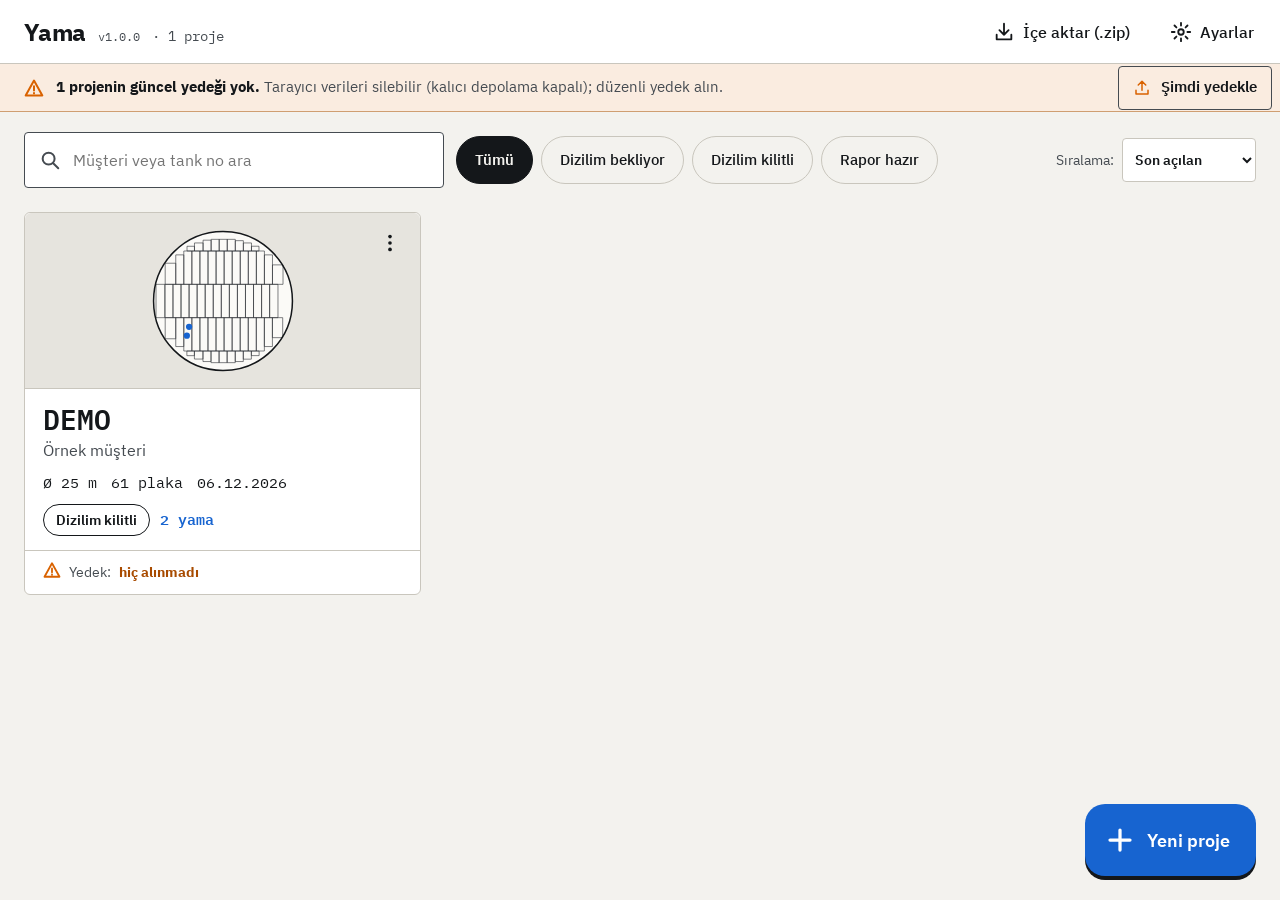
==== commit 2b12ff83: "Yama v1.0.0 · 2026-10-30 17:24" ====
--- a/index.html
+++ b/index.html
@@ -9,7 +9,7 @@
   <link rel="manifest" href="./manifest.webmanifest">
   <link rel="icon" type="image/png" href="./icons/icon-192.png">
   <link rel="apple-touch-icon" href="./icons/icon-192.png">
-  <script type="module" crossorigin src="./assets/index-DYldbjmc.js"></script>
+  <script type="module" crossorigin src="./assets/index-42OUQpJn.js"></script>
   <link rel="stylesheet" crossorigin href="./assets/index-dKVQuc18.css">
 </head>
 <body>
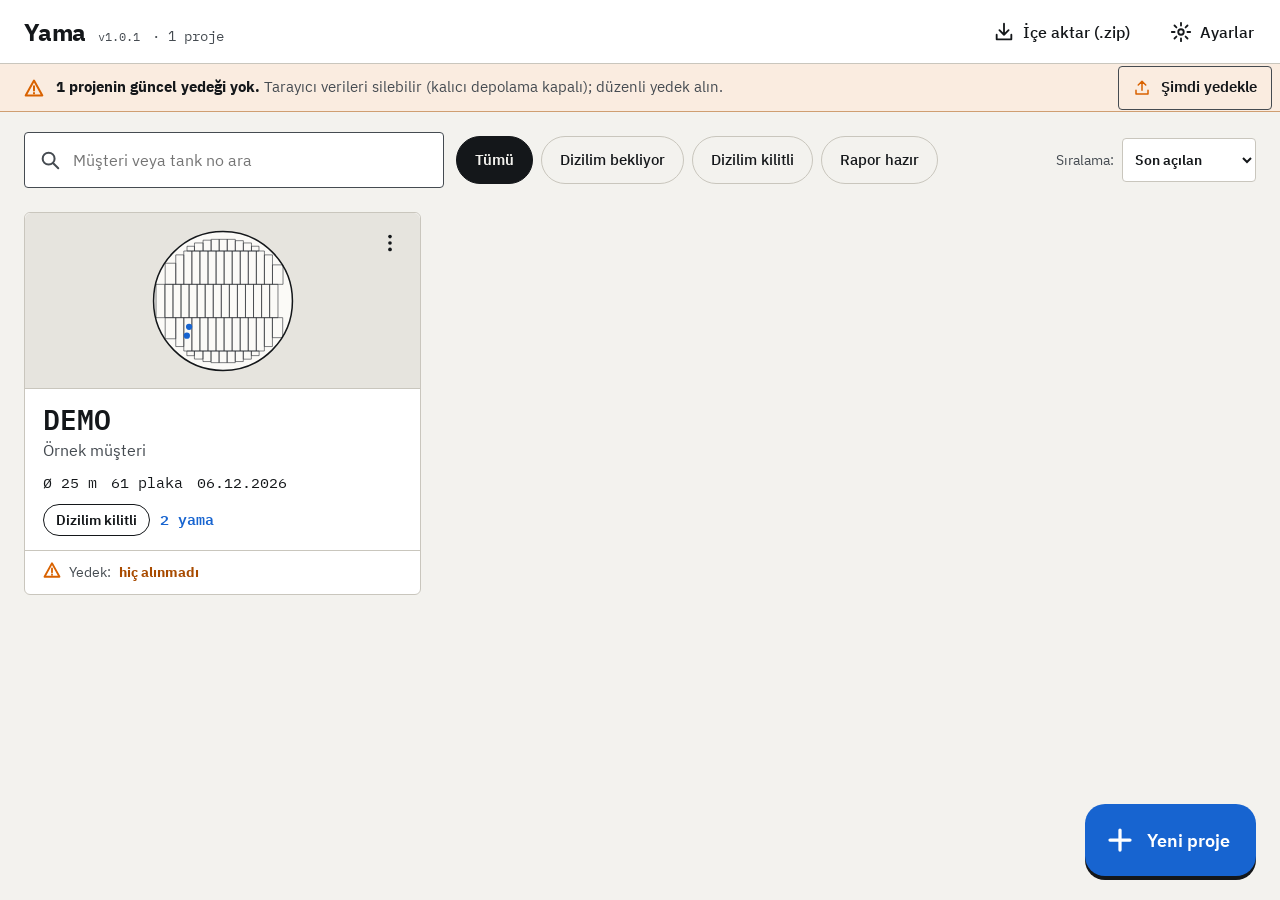
==== commit ef4f4dca: "Yama v1.0.1 · 2026-11-03 23:33" ====
--- a/index.html
+++ b/index.html
@@ -9,7 +9,7 @@
   <link rel="manifest" href="./manifest.webmanifest">
   <link rel="icon" type="image/png" href="./icons/icon-192.png">
   <link rel="apple-touch-icon" href="./icons/icon-192.png">
-  <script type="module" crossorigin src="./assets/index-42OUQpJn.js"></script>
+  <script type="module" crossorigin src="./assets/index-Qfb3BnGy.js"></script>
   <link rel="stylesheet" crossorigin href="./assets/index-dKVQuc18.css">
 </head>
 <body>
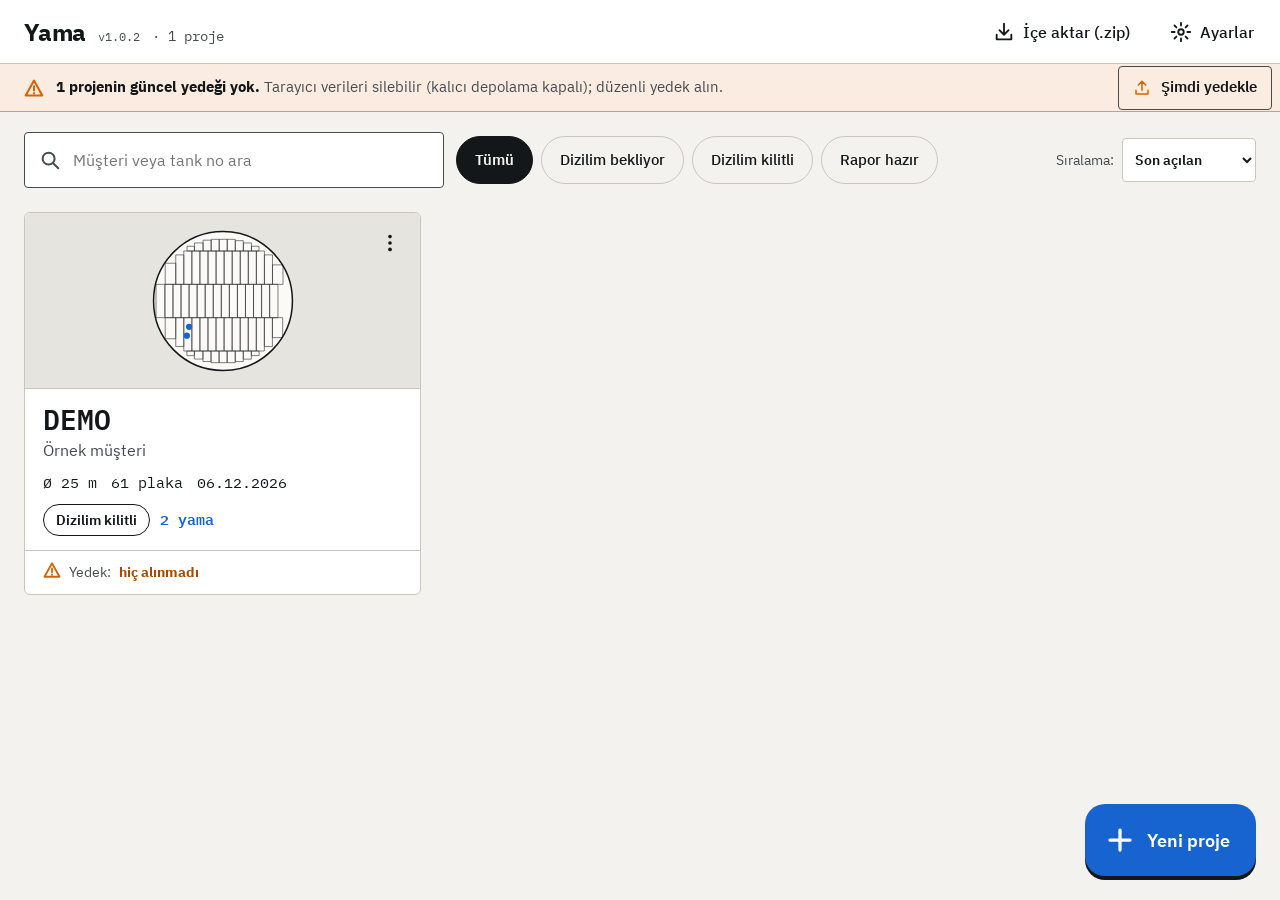
==== commit 328a98fb: "Yama v1.0.2 · 2026-11-04 00:23" ====
--- a/index.html
+++ b/index.html
@@ -9,8 +9,9 @@
   <link rel="manifest" href="./manifest.webmanifest">
   <link rel="icon" type="image/png" href="./icons/icon-192.png">
   <link rel="apple-touch-icon" href="./icons/icon-192.png">
-  <script type="module" crossorigin src="./assets/index-Qfb3BnGy.js"></script>
-  <link rel="stylesheet" crossorigin href="./assets/index-dKVQuc18.css">
+  <script type="module" crossorigin src="./assets/main-C8477wuJ.js"></script>
+  <link rel="modulepreload" crossorigin href="./assets/viewPackage-CaWswhp0.js">
+  <link rel="stylesheet" crossorigin href="./assets/viewPackage-523rYy-I.css">
 </head>
 <body>
   <div id="app"></div>
--- a/assets/viewPackage-523rYy-I.css
+++ b/assets/viewPackage-523rYy-I.css
@@ -0,0 +1 @@
+@font-face{font-family:IBM Plex Sans;font-weight:400;font-display:swap;src:url(../fonts/IBMPlexSans-Regular.woff2)format("woff2")}@font-face{font-family:IBM Plex Sans;font-weight:500;font-display:swap;src:url(../fonts/IBMPlexSans-Medium.woff2)format("woff2")}@font-face{font-family:IBM Plex Sans;font-weight:600;font-display:swap;src:url(../fonts/IBMPlexSans-SemiBold.woff2)format("woff2")}@font-face{font-family:IBM Plex Sans;font-weight:700;font-display:swap;src:url(../fonts/IBMPlexSans-Bold.woff2)format("woff2")}@font-face{font-family:IBM Plex Mono;font-weight:400;font-display:swap;src:url(../fonts/IBMPlexMono-Regular.woff2)format("woff2")}@font-face{font-family:IBM Plex Mono;font-weight:500;font-display:swap;src:url(../fonts/IBMPlexMono-Medium.woff2)format("woff2")}@font-face{font-family:IBM Plex Mono;font-weight:600;font-display:swap;src:url(../fonts/IBMPlexMono-SemiBold.woff2)format("woff2")}@font-face{font-family:IBM Plex Mono;font-weight:700;font-display:swap;src:url(../fonts/IBMPlexMono-Bold.woff2)format("woff2")}:root{--lightningcss-light:initial;--lightningcss-dark: ;color-scheme:light dark;--bg:var(--lightningcss-light,#f3f2ee)var(--lightningcss-dark,#111315);--surface:var(--lightningcss-light,#fff)var(--lightningcss-dark,#1a1d20);--surface-2:var(--lightningcss-light,#e6e4de)var(--lightningcss-dark,#272b2f);--line:var(--lightningcss-light,#c9c6bd)var(--lightningcss-dark,#3b4147);--ink:var(--lightningcss-light,#14171a)var(--lightningcss-dark,#f2f3f1);--ink-2:var(--lightningcss-light,#454b51)var(--lightningcss-dark,#b6bdc4);--plate:var(--lightningcss-light,#fbfaf7)var(--lightningcss-dark,#2a2f34);--plate-edge:var(--lightningcss-light,#2a2e33)var(--lightningcss-dark,#c4cad0);--hatch:var(--lightningcss-light,#7a8086)var(--lightningcss-dark,#8e969d);--patch:var(--lightningcss-light,#1764d0)var(--lightningcss-dark,#4aa3ff);--patch-fill:var(--lightningcss-light,#1764d0b8)var(--lightningcss-dark,#4aa3ffb3);--on-patch:var(--lightningcss-light,#fff)var(--lightningcss-dark,#06121f);--red:var(--lightningcss-light,#c8261e)var(--lightningcss-dark,#ff5b52);--on-red:var(--lightningcss-light,#fff)var(--lightningcss-dark,#14171a);--orange:var(--lightningcss-light,#d96200)var(--lightningcss-dark,#ff8b2b);--orange-ink:var(--lightningcss-light,#a84b00)var(--lightningcss-dark,#ff9a45);--yellow:var(--lightningcss-light,#e7b400)var(--lightningcss-dark,#ffd23d);--green:var(--lightningcss-light,#2e8540)var(--lightningcss-dark,#4bc66a);--on-status:var(--lightningcss-light,#14171a)var(--lightningcss-dark,#111315);--dim-bg:var(--lightningcss-light,#14171a)var(--lightningcss-dark,#f2f3f1);--dim-ink:var(--lightningcss-light,#fff)var(--lightningcss-dark,#111315);--font-sans:"IBM Plex Sans", system-ui, "Segoe UI", Roboto, sans-serif;--font-mono:"IBM Plex Mono", ui-monospace, "Roboto Mono", monospace;--fs-title-1:28px;--fs-title-2:20px;--fs-body:16px;--fs-label:14px;--fs-dim-xl:32px;--fs-dim-l:20px;--fs-code:16px;--fs-input:30px;--fw-regular:400;--fw-medium:500;--fw-semibold:600;--fw-bold:700;--space-1:4px;--space-2:8px;--space-3:12px;--space-4:16px;--space-5:20px;--space-6:24px;--space-8:32px;--space-10:40px;--space-12:48px;--radius-sm:3px;--radius:4px;--radius-dialog:6px;--radius-sheet:16px;--radius-fab:20px;--radius-pill:999px;--shadow-dialog:0 10px 30px #0000002e;--shadow-sheet:0 -6px 20px #0000001f;--shadow-fab:0 4px 0 var(--lightningcss-light,var(--ink))var(--lightningcss-dark,#000);--touch-min:44px;--btn-h:56px;--chip-h:48px;--fab-h:72px;--topbar-h:64px;--toolbar-h:72px;--row-h:64px;--panel-w:360px;--stroke-plate:1px;--stroke-plate-selected:4px;--stroke-patch:3px;--stroke-handle:2.5px;--stroke-dim:1.6px;--handle-size:12px;--opacity-neighbor:.32;--opacity-bg-image:.3}@media (prefers-color-scheme:dark){:root{--lightningcss-light: ;--lightningcss-dark:initial}}[data-theme=light]{--lightningcss-light:initial;--lightningcss-dark: ;color-scheme:light}[data-theme=dark]{--lightningcss-light: ;--lightningcss-dark:initial;color-scheme:dark}@media print{:root,[data-theme]{--lightningcss-light:initial;--lightningcss-dark: ;color-scheme:light}}*,:before,:after{box-sizing:border-box}html,body{height:100%}body{background:var(--bg);color:var(--ink);font-family:var(--font-sans);font-size:var(--fs-body);-webkit-font-smoothing:antialiased;-webkit-tap-highlight-color:transparent;margin:0;line-height:1.5}button,input,select,textarea{font:inherit;color:inherit}button{cursor:pointer}a{color:var(--patch)}:focus-visible{outline:3px solid var(--patch);outline-offset:2px}.t-title-1{font-size:var(--fs-title-1);font-weight:var(--fw-semibold);line-height:1.2}.t-title-2{font-size:var(--fs-title-2);font-weight:var(--fw-semibold);line-height:1.2}.t-body{font-size:var(--fs-body);font-weight:var(--fw-regular)}.t-label{font-size:var(--fs-label);font-weight:var(--fw-medium);color:var(--ink-2)}.t-dim-xl{font-family:var(--font-mono);font-size:var(--fs-dim-xl);font-weight:var(--fw-semibold)}.t-dim-l{font-family:var(--font-mono);font-size:var(--fs-dim-l);font-weight:var(--fw-semibold)}.t-code{font-family:var(--font-mono);font-size:var(--fs-code);font-weight:var(--fw-medium)}.mono,.t-dim-xl,.t-dim-l,.t-code{font-variant-numeric:tabular-nums}.mono{font-family:var(--font-mono)}.muted{color:var(--ink-2)}.unit{font-family:var(--font-mono);font-size:.56em;font-weight:var(--fw-medium);color:var(--ink-2)}a.btn,a.fab,a.icon-btn{text-decoration:none}.btn{height:var(--btn-h);padding:0 var(--space-5);border:1.5px solid var(--ink-2);border-radius:var(--radius);color:var(--ink);font-size:var(--fs-body);font-weight:var(--fw-semibold);white-space:nowrap;background:0 0;justify-content:center;align-items:center;gap:10px;display:inline-flex}.btn--primary{background:var(--patch);color:var(--on-patch);border-color:var(--patch)}.btn--ink{background:var(--ink);color:var(--bg);border-color:var(--ink)}.btn--danger{background:var(--red);color:var(--on-red);border-color:var(--red)}.btn:disabled{opacity:.4;cursor:default}.icon-btn{border-radius:var(--radius);width:48px;height:48px;color:var(--ink);background:0 0;border:0;justify-content:center;align-items:center;display:inline-flex}.icon-btn:disabled{opacity:.4}.fab{height:var(--fab-h);align-items:center;gap:var(--space-3);border-radius:var(--radius-fab);background:var(--patch);color:var(--on-patch);font-size:18px;font-weight:var(--fw-semibold);box-shadow:var(--shadow-fab);border:0;padding:0 26px 0 20px;display:inline-flex}.chip{height:var(--chip-h);border:1.5px solid var(--ink-2);border-radius:var(--radius-pill);color:var(--ink);font-family:var(--font-mono);font-size:17px;font-weight:var(--fw-medium);background:0 0;align-items:center;padding:0 18px;display:inline-flex}.chip[aria-pressed=true]{background:var(--ink);border-color:var(--ink);color:var(--bg);font-weight:var(--fw-semibold)}.chip--add{font-family:var(--font-sans);font-size:var(--fs-body);border-style:dashed}.measure{flex-direction:column;gap:6px;min-width:0;display:flex}.measure__label{font-size:var(--fs-label);font-weight:var(--fw-medium);color:var(--ink-2)}.measure__row{gap:6px;display:flex}.measure__step{width:var(--btn-h);height:var(--btn-h);border:1.5px solid var(--line);border-radius:var(--radius);color:var(--ink);font-family:var(--font-mono);font-size:28px;font-weight:var(--fw-medium);background:0 0;flex-shrink:0}.measure__field{min-width:0;height:var(--btn-h);align-items:center;gap:var(--space-2);border:1.5px solid var(--line);border-radius:var(--radius);background:var(--bg);flex:1;padding:0 14px;display:flex}.measure__input{text-align:right;width:100%;min-width:0;font-family:var(--font-mono);font-size:var(--fs-input);font-weight:var(--fw-semibold);font-variant-numeric:tabular-nums;background:0 0;border:0;outline:0;flex:1}.measure__unit{font-family:var(--font-mono);font-size:var(--fs-body);color:var(--ink-2)}.measure:focus-within .measure__field{border:2px solid var(--patch);padding:0 13.5px}.measure:focus-within .measure__step{border-color:var(--ink)}.corner-picker{gap:var(--space-1);padding:var(--space-1);border:1px solid var(--line);border-radius:var(--radius);background:var(--surface);grid-template-columns:1fr 1fr;display:grid}.corner-picker__option{border-radius:var(--radius-sm);height:64px;color:var(--ink);font-size:var(--fs-label);font-weight:var(--fw-medium);background:0 0;border:0;align-items:center;gap:10px;padding:0 10px;display:flex}.corner-picker__option[aria-checked=true]{background:var(--ink);color:var(--bg);font-weight:var(--fw-semibold)}.toast{left:50%;bottom:var(--space-6);min-height:var(--btn-h);align-items:center;gap:var(--space-4);border-radius:var(--radius);background:var(--dim-bg);color:var(--dim-ink);font-size:var(--fs-body);z-index:100;padding:0 6px 0 18px;display:flex;position:fixed;transform:translate(-50%)}.toast__action{height:var(--touch-min);padding:0 var(--space-4);color:inherit;font-weight:var(--fw-bold);text-underline-offset:4px;background:0 0;border:0;text-decoration:underline}.d-plate,.d-plate-selected,.d-patch,.d-handle,.d-zone,.d-zone-alt,.d-zone-skipped,.d-ref-dot,.d-dim-line,.d-dim-ext,.d-tank-shell,.d-tank-cut,.d-annular,.d-defect,.d-fixed,.d-warn-overflow,.d-warn-overlap,.d-warn-gap,.d-patch-seam{vector-effect:non-scaling-stroke}.d-plate{fill:var(--plate);stroke:var(--plate-edge);stroke-width:var(--stroke-plate)}.d-plate-selected{fill:var(--plate);stroke:var(--ink);stroke-width:var(--stroke-plate-selected)}.d-neighbor{opacity:var(--opacity-neighbor)}.d-plate-label{fill:var(--ink-2);font-family:var(--font-mono);font-weight:var(--fw-semibold)}.d-plate-label-selected{fill:var(--ink);font-family:var(--font-mono);font-weight:var(--fw-bold)}.d-patch{fill:var(--patch-fill);stroke:var(--patch);stroke-width:var(--stroke-patch)}.d-patch-label{fill:var(--on-patch);font-family:var(--font-mono);font-weight:var(--fw-bold)}.d-patch-size{fill:var(--patch);font-family:var(--font-mono);font-weight:var(--fw-bold);paint-order:stroke;stroke:var(--plate)}.d-patch-seam{stroke:var(--on-patch);stroke-width:1.5px;stroke-dasharray:5 4}.d-handle{fill:var(--surface);stroke:var(--patch);stroke-width:var(--stroke-handle)}.d-handle-hit{fill:#0000}.d-zone,.d-zone-alt{stroke:var(--hatch);stroke-width:1.5px;stroke-dasharray:6 4}.d-zone-skipped{stroke:var(--ink-2);stroke-width:1.5px}.d-zone-tag{fill:var(--surface);stroke:var(--ink);stroke-width:1.5px}.d-zone-tag-text{fill:var(--ink);font-family:var(--font-mono);font-weight:var(--fw-bold)}.d-ref-dot{fill:var(--ink);stroke:var(--plate);stroke-width:2px}.d-dim-line{stroke:var(--ink);stroke-width:var(--stroke-dim)}.d-dim-ext{stroke:var(--ink);stroke-width:1px;stroke-dasharray:4 3}.d-dim-box{fill:var(--dim-bg)}.d-dim-text{fill:var(--ink);font-family:var(--font-mono);font-weight:var(--fw-bold);paint-order:stroke;stroke:var(--surface);stroke-width:4px;stroke-linejoin:round}.d-corner-text{fill:var(--dim-ink);font-family:var(--font-mono);font-weight:var(--fw-bold)}.d-arrow{fill:var(--ink)}.d-tank-shell{fill:none;stroke:var(--ink);stroke-width:2px}.d-tank-cut{fill:none;stroke:var(--plate-edge);stroke-width:1.2px}.d-annular{stroke:var(--plate-edge);stroke-width:1px}.d-defect{fill:var(--surface);stroke:var(--ink);stroke-width:2px}.d-defect-core{fill:var(--ink)}.d-defect-halo{fill:none;stroke:var(--surface);stroke-width:6px;stroke-linejoin:round}.d-defect-ring{stroke:var(--ink);stroke-width:2px;stroke-dasharray:5 4}.d-defect-tag{fill:var(--surface);stroke:var(--ink);stroke-width:1.5px}.d-fixed{fill:var(--surface);stroke:var(--ink);stroke-width:2px}.d-label{fill:var(--ink);font-family:var(--font-mono);font-weight:var(--fw-bold);paint-order:stroke;stroke:var(--surface);stroke-width:3px;stroke-linejoin:round}.d-warn-overflow{stroke:var(--red);stroke-width:2.5px}.d-warn-overlap{stroke:var(--orange);stroke-width:2.5px}.d-warn-gap{fill:none;stroke:var(--yellow);stroke-width:5px;stroke-dasharray:5 3}.d-bg-image{opacity:var(--opacity-bg-image);filter:grayscale()}.d-bg-image--top{mix-blend-mode:multiply;pointer-events:none}:root[data-theme=dark] .d-bg-image--top{filter:grayscale()invert();mix-blend-mode:screen}@media (prefers-color-scheme:dark){:root:not([data-theme=light]) .d-bg-image--top{filter:grayscale()invert();mix-blend-mode:screen}}.d-tank-bg{fill:var(--surface-2)}.d-patch-name{fill:var(--patch);font-family:var(--font-mono);font-weight:var(--fw-bold);paint-order:stroke;stroke:var(--plate);stroke-width:4px;stroke-linejoin:round}.map-svg text{-webkit-user-select:none;user-select:none;pointer-events:none}.map-svg .d-plate-label,.map-svg .d-plate-label-selected{paint-order:stroke;stroke:var(--plate);stroke-width:3px;stroke-linejoin:round}.d-zone-edit{fill:none;stroke:var(--ink);stroke-width:2.5px;stroke-dasharray:8 5}.d-zone-size{fill:var(--ink);font-family:var(--font-mono);font-weight:var(--fw-bold);paint-order:stroke;stroke:var(--plate)}.d-zone-poly{fill:none;stroke:var(--ink);stroke-width:2.5px;stroke-linejoin:round}.d-zone-draft-fill{fill:var(--hatch);fill-opacity:.18;stroke:none}.d-zone-vertex{fill:var(--surface);stroke:var(--ink);stroke-width:2px}.d-zone-vertex--first{fill:var(--ink)}.d-fit-target{stroke:var(--ink);stroke-width:3px;stroke-dasharray:6 4;animation:1.2s ease-in-out infinite fitPulse}.d-fit-done{stroke:var(--green);stroke-width:3px}.d-fit-badge circle{fill:var(--ink);stroke:var(--surface);stroke-width:2px}.d-fit-badge text{fill:var(--bg);font-family:var(--font-mono);font-weight:700}.d-fit-pick line,.d-fit-pick circle{stroke:var(--orange-ink);stroke-width:2.5px;paint-order:stroke}@keyframes fitPulse{0%,to{opacity:1}50%{opacity:.35}}@media (prefers-reduced-motion:reduce){.d-fit-target{animation:none}}.d-rot-line{stroke:var(--patch);stroke-width:2px}.d-rot-handle{fill:var(--surface);stroke:var(--patch);stroke-width:2.5px}.d-rot-icon{stroke:var(--patch);stroke-width:2px;stroke-linecap:round;stroke-linejoin:round}.is-dim{opacity:.28;pointer-events:none}.d-bg-image--scan{filter:none;opacity:.85}.screen{flex-direction:column;min-height:100dvh;display:flex}.topbar{height:var(--topbar-h);align-items:center;gap:var(--space-3);padding:0 var(--space-3) 0 var(--space-6);border-bottom:1px solid var(--line);background:var(--surface);z-index:10;flex-shrink:0;display:flex;position:sticky;top:0}.topbar__brand{align-items:baseline;gap:var(--space-3);flex:1;min-width:0;display:flex}.topbar__name{font-size:24px;font-weight:var(--fw-bold);letter-spacing:-.01em}.topbar__btn{align-items:center;gap:var(--space-2);border-radius:var(--radius);height:48px;color:var(--ink);font-size:var(--fs-body);font-weight:var(--fw-medium);background:0 0;border:0;padding:0 14px;display:inline-flex}.topbar__btn:disabled{opacity:.45}.strip-warn{align-items:center;gap:var(--space-3);min-height:48px;padding:0 var(--space-2) 0 var(--space-6);background:color-mix(in srgb, var(--orange) 12%, var(--surface));border-bottom:1px solid color-mix(in srgb, var(--orange) 40%, var(--line));font-size:15px;display:flex}.strip-warn .icon{color:var(--orange)}.link-btn{height:var(--touch-min);padding:0 var(--space-4);color:inherit;font-weight:var(--fw-semibold);text-underline-offset:4px;background:0 0;border:0;text-decoration:underline}.list-tools{align-items:center;gap:var(--space-3);padding:var(--space-5) var(--space-6) var(--space-1);flex-wrap:wrap;display:flex}.search{min-width:240px;height:var(--btn-h);border:1.5px solid var(--ink-2);border-radius:var(--radius);background:var(--surface);color:var(--ink-2);flex:0 420px;align-items:center;gap:10px;padding:0 14px;display:flex}.search input{min-width:0;color:var(--ink);font-size:var(--fs-body);background:0 0;border:0;outline:0;flex:1}.filters{gap:var(--space-2);flex-wrap:wrap;display:flex}.chip--filter{font-family:var(--font-sans);border-color:var(--line);font-size:15px}.chip--filter[aria-pressed=true]{background:var(--ink);border-color:var(--ink);color:var(--bg)}.sort{align-items:center;gap:var(--space-2);font-size:var(--fs-label);color:var(--ink-2);margin-left:auto;display:flex}.sort select{height:var(--touch-min);padding:0 var(--space-2);border:1.5px solid var(--line);border-radius:var(--radius);background:var(--surface);color:var(--ink);font-weight:var(--fw-semibold)}.project-grid{gap:var(--space-5);padding:var(--space-5) var(--space-6) 136px;grid-template-columns:repeat(auto-fill,minmax(min(100%,320px),1fr));display:grid}.project-card{background:var(--surface);border:1px solid var(--line);border-radius:var(--radius-dialog);flex-direction:column;display:flex;position:relative}.project-card__open{all:unset;cursor:pointer;flex-direction:column;display:flex}.project-card__open:focus-visible{outline:3px solid var(--patch);outline-offset:2px;border-radius:var(--radius-dialog)}.project-card__thumb{background:var(--surface-2);border-bottom:1px solid var(--line);border-radius:var(--radius-dialog) var(--radius-dialog) 0 0;justify-content:center;align-items:center;height:176px;display:flex}.project-card__nolayout{border:2px dashed var(--ink-2);text-align:center;width:150px;height:150px;font-size:var(--fs-label);color:var(--ink-2);border-radius:50%;justify-content:center;align-items:center;line-height:1.3;display:flex}.project-card__body{padding:var(--space-4) 18px 14px;flex-direction:column;gap:10px;display:flex}.project-card__tank{font-family:var(--font-mono);font-size:28px;font-weight:var(--fw-semibold);line-height:1.1}.project-card__meta{font-family:var(--font-mono);flex-wrap:wrap;gap:14px;font-size:15px;display:flex}.project-card__foot{align-items:center;gap:var(--space-2);border-top:1px solid var(--line);min-height:44px;font-size:var(--fs-label);margin-top:auto;padding:0 18px;display:flex}.project-card__foot .stale{color:var(--orange-ink);font-weight:var(--fw-bold)}.project-card__more{position:absolute;top:6px;right:6px}.project-card__more[aria-expanded=true]{background:var(--ink);color:var(--bg)}.status{height:32px;font-size:var(--fs-label);font-weight:var(--fw-semibold);border-radius:16px;align-items:center;padding:0 12px;display:inline-flex}.status--dizilim-bekliyor{border:1.5px dashed var(--ink-2)}.status--dizilim-kilitli{border:1.5px solid var(--ink)}.status--rapor-hazir{background:var(--ink);color:var(--bg)}.menu{z-index:20;background:var(--surface);border:1px solid var(--line);border-radius:var(--radius-dialog);flex-direction:column;width:272px;padding:6px 0;display:flex;position:absolute;top:58px;right:6px;box-shadow:0 12px 32px #00000038}.menu__item{align-items:center;gap:var(--space-3);height:52px;padding:0 var(--space-4);color:var(--ink);font-size:var(--fs-body);font-weight:var(--fw-medium);text-align:left;white-space:nowrap;background:0 0;border:0;display:flex}.menu__item:disabled{opacity:.45}.menu__item--danger{color:var(--red);font-weight:var(--fw-semibold)}.menu__sep{background:var(--line);height:1px;margin:4px 0}.fab--fixed{right:var(--space-6);bottom:var(--space-6);z-index:5;position:fixed}.empty{padding:var(--space-6);flex:1;justify-content:center;align-items:center;display:flex}.empty__inner{align-items:flex-start;gap:var(--space-5);flex-direction:column;max-width:520px;display:flex}.empty__title{font-size:36px;font-weight:var(--fw-semibold);margin:0;line-height:1.15}.empty__text{color:var(--ink-2);margin:0;font-size:18px}.btn--lg{border-radius:var(--radius-dialog);height:64px;padding:0 28px 0 22px;font-size:18px}.dialog{border:1px solid var(--line);border-radius:var(--radius-dialog);background:var(--surface);max-width:min(560px,100vw - 32px);color:var(--ink);box-shadow:var(--shadow-dialog);padding:0}.dialog::backdrop{background:#0009}.dialog__form{gap:var(--space-3);flex-direction:column;padding:22px;display:flex}.dialog__title{font-size:var(--fs-title-2);font-weight:var(--fw-semibold);margin:0}.dialog__body{color:var(--ink-2);font-size:15px;line-height:1.5}.dialog__actions{gap:var(--space-2);flex-wrap:wrap;justify-content:flex-end;margin-top:6px;display:flex}.option-list{gap:var(--space-2);flex-direction:column;display:flex}.wizard{grid-template-columns:minmax(0,1fr);grid-template-rows:var(--topbar-h) minmax(0, 1fr) auto;height:100dvh;display:grid}.wizard__head{align-items:center;gap:var(--space-3);padding:0 var(--space-6) 0 var(--space-2);background:var(--surface);border-bottom:1px solid var(--line);display:flex}.wizard__title{font-size:var(--fs-title-2);font-weight:var(--fw-semibold);white-space:nowrap}.wizard__body{padding:var(--space-8) var(--space-6);overflow:auto}.wizard__foot{align-items:center;gap:var(--space-3);min-height:72px;padding:var(--space-2) var(--space-4);background:var(--surface);border-top:1px solid var(--line);display:flex}.wizard__foot .spacer{flex:1}.wizard__note{font-size:var(--fs-label);color:var(--ink-2)}ol.stepper{justify-content:center;align-items:center;gap:var(--space-2);flex:1;margin:0;padding:0;list-style:none;display:flex}.stepper__item{align-items:center;gap:var(--space-2);font-size:var(--fs-label);color:var(--ink-2);display:flex}.stepper__dot{border:1.5px solid var(--ink-2);width:26px;height:26px;font-family:var(--font-mono);font-size:var(--fs-label);border-radius:50%;justify-content:center;align-items:center;display:inline-flex}.stepper__item[data-state=current]{color:var(--ink);font-weight:var(--fw-semibold)}.stepper__item[data-state=current] .stepper__dot{background:var(--patch);border-color:var(--patch);color:var(--on-patch)}.stepper__item[data-state=done] .stepper__dot{background:var(--ink);border-color:var(--ink);color:var(--bg)}.stepper__line{background:var(--line);width:24px;height:1.5px}.stepper__compact{font-family:var(--font-mono);font-size:var(--fs-body);display:none}.wiz-h1{font-size:var(--fs-title-1);font-weight:var(--fw-semibold);margin:0 0 4px}.wiz-sub{margin:0 0 var(--space-6);color:var(--ink-2)}.source-grid{gap:var(--space-4);grid-template-columns:repeat(3,minmax(0,1fr));display:grid}.source-card{gap:var(--space-3);min-height:300px;padding:var(--space-5);border:1px solid var(--line);border-radius:var(--radius-dialog);background:var(--surface);flex-direction:column;display:flex;position:relative}.source-card--primary{border:2px solid var(--patch)}.source-card[aria-disabled=true]{opacity:.5}.source-card__title{font-size:var(--fs-title-2);font-weight:var(--fw-semibold);margin:0}.source-card__text{color:var(--ink-2);margin:0;font-size:15px}.source-card__list{font-size:var(--fs-label);color:var(--ink-2);flex-direction:column;gap:6px;margin:auto 0 0;padding:0;list-style:none;display:flex}.source-card .btn{width:100%}.tag{top:var(--space-4);right:var(--space-4);height:24px;font-size:var(--fs-label);font-weight:var(--fw-semibold);border-radius:12px;align-items:center;padding:0 10px;display:inline-flex;position:absolute}.tag--primary{background:var(--patch);color:var(--on-patch)}.tag--muted{border:1.5px solid var(--ink-2);color:var(--ink-2);font-family:var(--font-mono)}.reading{gap:var(--space-4);flex-direction:column;max-width:520px;margin:6vh auto 0;display:flex}.reading__file{align-items:center;gap:var(--space-3);display:flex}.progress{background:var(--surface-2);border-radius:5px;height:10px;overflow:hidden}.progress__bar{background:var(--ink);height:100%;transition:width .15s}.stat-pair{gap:var(--space-2);grid-template-columns:1fr 1fr;display:grid}.stat{padding:var(--space-3);background:var(--surface);border:1px solid var(--line);border-radius:var(--radius);flex-direction:column;gap:2px;display:flex}.stat__value{font-family:var(--font-mono);font-size:34px;font-weight:var(--fw-semibold);line-height:1.1}.stat__label{font-size:var(--fs-label);color:var(--ink-2)}.summary{gap:var(--space-8);grid-template-columns:minmax(0,1.3fr) minmax(0,1fr);align-items:start;display:grid}.big-count{font-family:var(--font-mono);font-size:64px;font-weight:var(--fw-semibold);line-height:1}.check-rows{border-top:1px solid var(--line);margin-top:var(--space-4);flex-direction:column;display:flex}.check-row{align-items:center;gap:var(--space-3);border-bottom:1px solid var(--line);min-height:52px;display:flex}.check-row__label{flex:1}.check-row__value{font-family:var(--font-mono);font-size:18px;font-weight:var(--fw-semibold)}.dot-ok,.dot-warn,.dot-info{border-radius:50%;flex-shrink:0;justify-content:center;align-items:center;width:24px;height:24px;display:inline-flex}.dot-ok{background:var(--green);color:var(--on-status)}.dot-warn{background:var(--orange);color:var(--on-status)}.dot-info{border:1.5px solid var(--ink-2);color:var(--ink-2)}.note-chip{border:1px solid var(--line);height:32px;font-size:var(--fs-label);color:var(--ink-2);border-radius:16px;align-items:center;gap:6px;padding:0 12px;display:inline-flex}.ref-image{border:1px solid var(--line);border-radius:var(--radius-dialog);background:var(--surface);padding:var(--space-3);gap:var(--space-2);flex-direction:column;display:flex}.ref-image img{background:#fff;border-radius:2px;width:100%;display:block}.missing-list{border:1px solid var(--line);border-radius:var(--radius-dialog);background:var(--surface);flex-direction:column;display:flex}.missing{padding:var(--space-3) var(--space-4);border-bottom:1px solid var(--line);gap:var(--space-3);flex-direction:column;display:flex}.missing:last-child{border-bottom:0}.missing__head{align-items:baseline;gap:var(--space-3);display:flex}.missing__no{font-family:var(--font-mono);font-size:18px;font-weight:var(--fw-semibold)}.missing__what{color:var(--orange-ink);font-size:var(--fs-label);font-weight:var(--fw-semibold);flex:1}.missing__fields{gap:var(--space-2);grid-template-columns:repeat(3,minmax(0,1fr));display:grid}.missing__actions{gap:var(--space-2);flex-wrap:wrap;justify-content:flex-end;display:flex}.missing--done .missing__what{color:var(--green)}.form{max-width:760px;margin:0 auto}.form-grid{gap:var(--space-4) var(--space-4);grid-template-columns:1fr 1fr;display:grid}.field{flex-direction:column;gap:6px;min-width:0;display:flex}.field__label{align-items:center;gap:var(--space-2);font-size:var(--fs-label);font-weight:var(--fw-medium);color:var(--ink-2);display:flex}.field__box{height:var(--btn-h);align-items:center;gap:var(--space-2);border:1.5px solid var(--line);border-radius:var(--radius);background:var(--surface);padding:0 14px;display:flex}.field__box:focus-within{border:2px solid var(--patch);padding:0 13.5px}.field__box input{width:100%;min-width:0;color:var(--ink);background:0 0;border:0;outline:0;flex:1;font-size:18px}.field__box input.mono{font-family:var(--font-mono);font-weight:var(--fw-semibold)}.field__unit{font-family:var(--font-mono);color:var(--ink-2)}.field__error{font-size:var(--fs-label);color:var(--red);min-height:1em}.field[data-invalid=true] .field__box{border-color:var(--red)}.badge-pdf{border:1px solid var(--patch);height:22px;color:var(--patch);font-size:var(--fs-label);font-weight:var(--fw-semibold);border-radius:3px;align-items:center;padding:0 6px;display:inline-flex}.bands{gap:var(--space-4);grid-template-columns:minmax(0,1.6fr) minmax(260px,1fr);align-items:start;display:grid}.bands__head{align-items:center;gap:var(--space-2);margin-bottom:var(--space-3);display:flex}.bands__head h2{font-size:var(--fs-title-2);font-weight:var(--fw-semibold);flex:1;margin:0}.btn--sm{height:var(--touch-min);padding:0 14px;font-size:15px}.table-wrap{border:1px solid var(--line);border-radius:var(--radius-dialog);background:var(--surface);max-height:56vh;overflow:auto}.table{border-collapse:collapse;width:100%;font-size:15px}.table th{background:var(--surface);text-align:left;font-size:var(--fs-label);font-weight:var(--fw-medium);color:var(--ink-2);border-bottom:1px solid var(--line);padding:10px 12px;position:sticky;top:0}.table td{border-bottom:1px solid var(--line);height:52px;padding:6px 12px}.table tr[aria-selected=true] td{background:var(--surface-2)}.table tr[aria-selected=true] td:first-child{box-shadow:inset 4px 0 0 var(--ink)}.table .num{font-family:var(--font-mono);text-align:right}.table td.range{white-space:nowrap}.bands>*{min-width:0}.table .code{font-family:var(--font-mono);font-weight:var(--fw-semibold)}.start-input{width:76px;height:var(--touch-min);border:1.5px solid var(--line);border-radius:var(--radius);background:var(--bg);color:var(--ink);font-family:var(--font-mono);font-size:16px;font-weight:var(--fw-semibold);text-align:right;padding:0 8px}.start-input:focus{border:2px solid var(--patch);outline:0}.fit-ok{color:var(--green)}.fit-warn{color:var(--orange-ink)}.band-msg{margin-top:var(--space-3);padding:var(--space-3) var(--space-4);border-radius:var(--radius-dialog);background:var(--surface);border:1px solid var(--line);font-size:15px}.band-msg--warn{border-color:color-mix(in srgb, var(--orange) 50%, var(--line))}.band-msg b{color:var(--orange-ink)}.schematic{gap:var(--space-3);flex-direction:column;display:flex}.schematic__map{padding:var(--space-3);border:1px solid var(--line);border-radius:var(--radius-dialog);background:var(--surface)}.schematic__map svg{width:100%;display:block}.schematic__map .d-plate{stroke-width:.6px}.d-band-selected{fill:var(--patch-fill);stroke:var(--patch);stroke-width:1px;vector-effect:non-scaling-stroke}.annular{gap:var(--space-8);grid-template-columns:minmax(0,1fr) minmax(0,1fr);align-items:center;max-width:960px;margin:0 auto;display:grid}.check{align-items:center;gap:var(--space-3);min-height:56px;padding:0 var(--space-4);border:1px solid var(--line);border-radius:var(--radius);background:var(--surface);font-size:var(--fs-body);display:flex}.check input{width:24px;height:24px;accent-color:var(--patch)}.annular svg{width:100%;max-width:360px;margin:0 auto;display:block}@media (max-width:1000px){.source-grid{grid-template-columns:1fr}.source-card{min-height:0}.summary,.bands,.annular{grid-template-columns:minmax(0,1fr)}.stepper__item .stepper__label{display:none}}@media (max-width:640px){.topbar{padding-left:var(--space-4)}.list-tools,.project-grid{padding-left:var(--space-4);padding-right:var(--space-4)}.search{flex-basis:100%}.sort{margin-left:0}.topbar__btn .label{display:none}.wizard__body{padding:var(--space-5) var(--space-4)}ol.stepper{display:none}.stepper__compact{text-align:right;flex:1;display:block}.form-grid,.missing__fields{grid-template-columns:1fr}.bands__head{flex-wrap:wrap}.bands__head h2{flex-basis:100%}.wizard__foot .wizard__note{display:none}.table th,.table td{padding-left:8px;padding-right:8px}.start-input{width:64px}.big-count{font-size:48px}}.settings{flex:1;grid-template-columns:300px minmax(0,1fr);min-height:0;display:grid}.settings__nav{padding:var(--space-2);background:var(--surface);border-right:1px solid var(--line);flex-direction:column;gap:2px;display:flex}.settings__item{align-items:center;gap:var(--space-3);min-height:64px;padding:0 var(--space-3);border-radius:var(--radius);color:var(--ink);text-decoration:none;display:flex}.settings__item[aria-current=true]{background:var(--surface-2);box-shadow:inset 4px 0 0 var(--ink)}.settings__item[aria-disabled=true]{opacity:.5;cursor:default}.settings__item-text{flex-direction:column;flex:1;min-width:0;display:flex}.settings__item-text small{font-size:var(--fs-label);color:var(--ink-2);text-overflow:ellipsis;white-space:nowrap;overflow:hidden}.settings__detail{padding:var(--space-6) var(--space-8) var(--space-10);width:100%;max-width:880px}.settings__h1{margin:0 0 var(--space-4);font-size:var(--fs-title-1);font-weight:var(--fw-semibold)}.setting-row{justify-content:space-between;align-items:center;gap:var(--space-4);min-height:72px;padding:var(--space-3) 0;border-bottom:1px solid var(--line);display:flex}.setting-row--head{padding-bottom:var(--space-2);margin-top:var(--space-2);border-bottom:0}.setting-row__label{flex-direction:column;gap:2px;min-width:0;display:flex}.setting-row__label small{font-size:var(--fs-label);color:var(--ink-2)}.setting-row__input{flex:1;max-width:380px}.segmented{border:1px solid var(--line);border-radius:var(--radius-dialog);background:var(--surface);gap:3px;padding:3px;display:inline-flex}.segmented button{min-width:84px;height:var(--chip-h);padding:0 var(--space-4);border-radius:var(--radius);color:var(--ink-2);font-size:15px;font-weight:var(--fw-medium);background:0 0;border:0}.segmented button[aria-checked=true]{background:var(--ink);color:var(--bg);font-weight:var(--fw-bold)}.info-banner{align-items:flex-start;gap:var(--space-3);padding:var(--space-3) var(--space-4);border:1px solid var(--line);border-radius:var(--radius);background:var(--surface);margin-bottom:var(--space-2);font-size:15px;display:flex}.info-banner .icon{color:var(--ink-2);margin-top:2px}.status-pill{max-width:100%;min-height:32px;font-size:var(--fs-label);font-weight:var(--fw-semibold);border-radius:16px;align-items:center;gap:6px;padding:4px 12px;display:inline-flex}.status-pill--ok{background:var(--green);color:var(--on-status)}.status-pill--warn{background:color-mix(in srgb, var(--orange) 18%, var(--surface));color:var(--ink);border:1.5px solid var(--orange)}.backup-list{margin:0 0 var(--space-3);border:1px solid var(--line);border-radius:var(--radius-dialog);background:var(--surface);padding:0;list-style:none}.backup-row{align-items:center;gap:var(--space-3);min-height:64px;padding:0 var(--space-3) 0 var(--space-4);border-bottom:1px solid var(--line);display:flex}.backup-row:last-child{border-bottom:0}.backup-row .stale{color:var(--orange);font-weight:var(--fw-bold)}.update-card{justify-content:space-between;align-items:center;gap:var(--space-4);padding:var(--space-4);border:1px solid var(--ink-2);border-radius:var(--radius-dialog);background:var(--surface);margin-top:var(--space-3);display:flex}@media (max-width:900px){.settings{grid-template-columns:minmax(0,1fr)}.settings[data-view=list] .settings__detail,.settings[data-view=detail] .settings__nav{display:none}.settings__nav{border-right:0}.settings__detail{padding:var(--space-5) var(--space-4) var(--space-10)}.setting-row{flex-wrap:wrap}.backup-row{padding:var(--space-3) var(--space-3) var(--space-3) var(--space-4);flex-wrap:wrap}}.map-screen{height:100dvh;min-height:0}.map-top{gap:var(--space-2)}.map-top__title{flex-direction:column;min-width:0;line-height:1.2;display:flex}.map-top__sub{white-space:nowrap;text-overflow:ellipsis;font-size:14px;overflow:hidden}.goto{flex:280px;min-width:0;max-width:460px;margin:0 auto;position:relative}.goto__box{flex:none;width:100%;min-width:0;height:48px}.goto__list{z-index:30;background:var(--surface);border:1.5px solid var(--ink);border-radius:var(--radius-dialog);max-height:60vh;margin:0;padding:4px 0;list-style:none;position:absolute;top:54px;left:0;right:0;overflow:auto;box-shadow:0 12px 32px #00000047}.goto__list[hidden]{display:none}.goto__list li{align-items:center;gap:var(--space-3);min-height:52px;padding:0 var(--space-4);cursor:pointer;grid-template-columns:64px 1fr auto;font-size:15px;display:grid}.goto__list li b{font-size:20px}.goto__list li[aria-selected=true]{background:var(--surface-2)}.goto__badge{color:var(--patch);font-size:14px;font-weight:var(--fw-semibold)}.menu--top{top:calc(var(--topbar-h) - 8px);right:var(--space-2);position:fixed}.menu[hidden]{display:none}.map-body{flex:1;min-height:0;display:flex;position:relative}.map-area{background:var(--bg);flex:1;min-width:0;position:relative;overflow:hidden}.map-svg{touch-action:none;cursor:grab;-webkit-user-select:none;user-select:none;width:100%;height:100%;display:block;position:absolute;inset:0}.map-svg.is-moving{cursor:grabbing}.map-sel{left:50%;bottom:var(--space-4);align-items:center;gap:var(--space-4);max-width:calc(100% - 140px);padding:var(--space-2) var(--space-2) var(--space-2) var(--space-4);border-radius:var(--radius-dialog);background:var(--surface);border:1.5px solid var(--ink);display:flex;position:absolute;transform:translate(-50%);box-shadow:0 8px 24px #0000004d}.map-sel[hidden]{display:none}.map-sel__text{align-items:baseline;gap:2px var(--space-3);flex-wrap:wrap;min-width:0;font-size:14px;display:flex}.scale-bar{left:var(--space-4);bottom:var(--space-4);pointer-events:none;flex-direction:column;gap:3px;display:flex;position:absolute}.scale-bar__label{font-size:var(--fs-label);font-weight:var(--fw-semibold)}.scale-bar__line{border:1.5px solid var(--ink);border-top:0;height:7px;display:block}.map-zoom{right:var(--space-4);bottom:var(--space-4);background:var(--surface);border:1px solid var(--line);border-radius:var(--radius-dialog);flex-direction:column;display:flex;position:absolute;overflow:hidden}.map-zoom__btn{width:var(--btn-h);height:var(--btn-h);border:0;border-bottom:1px solid var(--line);color:var(--ink);background:0 0;justify-content:center;align-items:center;display:flex}.map-zoom__btn:last-child{border-bottom:0}.map-listbtn{right:var(--space-4);top:var(--space-4);height:48px;padding:0 var(--space-4);align-items:center;gap:var(--space-2);border-radius:var(--radius-dialog);border:1px solid var(--line);background:var(--surface);color:var(--ink);font-weight:var(--fw-semibold);display:none;position:absolute}.map-body:has(.map-panel[data-open=false]) .map-listbtn{display:inline-flex}.legend{left:var(--space-4);top:var(--space-4);z-index:12;background:var(--surface);border:1px solid var(--line);border-radius:var(--radius-dialog);width:300px;max-width:calc(100% - 32px);box-shadow:var(--shadow-dialog);position:absolute}.legend[hidden]{display:none}.legend__head{padding:var(--space-3) var(--space-4);border-bottom:1px solid var(--line)}.legend__list{padding:var(--space-3) var(--space-4) var(--space-4);flex-direction:column;gap:9px;margin:0;font-size:14px;list-style:none;display:flex}.legend__list li{align-items:center;gap:var(--space-3);display:flex}.map-panel{width:var(--panel-w);background:var(--surface);border-left:1px solid var(--line);flex-direction:column;flex-shrink:0;min-height:0;display:none}.map-panel[data-open=true]{display:flex}.map-panel__tabs{border-bottom:1px solid var(--line);align-items:stretch;height:52px;display:flex}.map-panel__tabs [role=tab]{color:var(--ink-2);font-size:14px;font-weight:var(--fw-medium);background:0 0;border:0;border-bottom:3px solid #0000;flex:1}.map-panel__tabs [role=tab][aria-selected=true]{color:var(--ink);font-weight:var(--fw-bold);border-bottom-color:var(--ink)}.map-panel__close{align-self:center;width:44px;height:44px;margin:0 2px}.map-panel__list{flex:1;overflow:auto}.row-item{align-items:center;gap:var(--space-3);width:100%;min-height:64px;padding:0 var(--space-3) 0 var(--space-4);border:0;border-bottom:1px solid var(--line);color:var(--ink);text-align:left;background:0 0;display:flex}.row-item:active{background:var(--surface-2)}.row-item__swatch{border-radius:3px;flex-shrink:0;justify-content:center;align-items:center;width:28px;height:28px;display:inline-flex}.row-item__swatch--patch{background:var(--patch-fill);border:2px solid var(--patch)}.row-item__swatch--zone{border:1.5px solid var(--hatch);background:repeating-linear-gradient(45deg, transparent 0 4px, var(--hatch) 4px 5px)}.row-item__swatch--defect{border:0;font-size:20px}.row-item__text{flex-direction:column;flex:1;gap:2px;min-width:0;display:flex}.row-item__text small{font-size:var(--fs-label);color:var(--ink-2);flex-wrap:wrap;align-items:center;gap:6px;display:flex}.chip-mini{border:1.5px solid var(--ink-2);height:22px;font-size:var(--fs-label);font-weight:var(--fw-semibold);color:var(--ink);border-radius:11px;align-items:center;padding:0 8px;display:inline-flex}.chip-mini--strong{border-color:var(--ink);font-family:var(--font-mono)}.toolbar{height:var(--toolbar-h);gap:var(--space-1);padding:var(--space-1);background:var(--surface);border-top:1px solid var(--line);flex-shrink:0;grid-template-columns:repeat(4,1fr);display:grid}.toolbar button{border-radius:var(--radius-sm);color:var(--ink-2);font-size:16px;font-weight:var(--fw-medium);background:0 0;border:0;justify-content:center;align-items:center;gap:10px;display:flex}.toolbar button[aria-pressed=true]{background:var(--ink);color:var(--bg);font-weight:var(--fw-semibold);box-shadow:inset 0 -4px 0 var(--patch)}@media (max-width:900px){.map-top .topbar__btn .label{display:none}.goto{flex-basis:180px}.map-top__sub{display:none}.map-panel{z-index:8;border-left:0;border-top:1px solid var(--line);border-radius:var(--radius-sheet) var(--radius-sheet) 0 0;width:auto;height:46%;box-shadow:var(--shadow-sheet);position:absolute;bottom:0;left:0;right:0}.map-panel__close .icon{transform:rotate(90deg)}.toolbar button span{display:none}.toolbar button[aria-pressed=true] span{display:inline}.map-sel{max-width:calc(100% - 100px)}}@media (max-width:520px){.map-top__title{display:none}.map-zoom__btn{width:48px;height:48px}.toolbar button[aria-pressed=true] span{display:none}.map-sel{left:var(--space-3);max-width:none;right:72px;transform:none}.scale-bar{top:var(--space-4);bottom:auto}}.edit-screen .map-top{gap:var(--space-2)}.edit-lock{height:var(--touch-min);white-space:nowrap;gap:8px;padding:0 16px}.issue-pill{height:48px;font-size:15px;font-weight:var(--fw-semibold);white-space:nowrap;border:1.5px solid #0000;border-radius:20px;align-items:center;gap:6px;padding:0 16px;display:inline-flex}.issue-pill--muted{border-color:var(--line);color:var(--ink-2);background:var(--surface-2)}.edit-modes button:disabled{opacity:.45;cursor:not-allowed}.issue-pill--open{background:var(--red);color:var(--on-red)}.issue-pill--ok{background:var(--green);color:var(--on-status)}.issue-pill[aria-expanded=true]{outline:2.5px solid var(--ink);outline-offset:2px}.edit-screen .strip-warn[hidden]{display:none}.edit-modes{left:var(--space-4);top:var(--space-4);background:var(--surface);border:1px solid var(--line);border-radius:var(--radius-dialog);z-index:5;display:flex;position:absolute;overflow:hidden}.edit-modes button{height:44px;color:var(--ink);font-size:15px;font-weight:var(--fw-medium);background:0 0;border:0;padding:0 18px}.edit-modes button[aria-pressed=true]{background:var(--ink);color:var(--bg);font-weight:var(--fw-bold)}.edit-card{left:50%;top:var(--space-4);z-index:6;width:min(520px,100% - 32px);padding:var(--space-3) var(--space-4) var(--space-3);background:var(--surface);border:1.5px solid var(--ink);border-radius:var(--radius-dialog);gap:var(--space-3);flex-direction:column;display:flex;position:absolute;transform:translate(-50%);box-shadow:0 8px 24px #00000059}.edit-card[hidden]{display:none}.edit-card__head{align-items:center;gap:var(--space-3);min-width:0;display:flex}.edit-card__head>span{text-overflow:ellipsis;white-space:nowrap;flex:1;min-width:0;font-size:14px;overflow:hidden}.edit-card__title{font-size:20px}.edit-card__row{align-items:flex-end;gap:var(--space-2);display:flex}.edit-card__hint{font-size:var(--fs-label);color:var(--ink-2);margin:0}.nudge-btn{border:2px solid var(--ink);border-radius:var(--radius);background:var(--surface);width:56px;height:56px;color:var(--ink);touch-action:none;-webkit-user-select:none;user-select:none;flex:none;justify-content:center;align-items:center;display:inline-flex}.nudge-btn:active{background:var(--ink);color:var(--bg)}.nudge-btn:disabled{opacity:.35}.offset{min-width:0;font-size:var(--fs-label);color:var(--ink-2);flex-direction:column;flex:1;gap:2px;display:flex}.offset em{opacity:.8;font-style:normal}.offset__box{border:2px solid var(--patch);border-radius:var(--radius);background:var(--surface);height:56px;color:var(--ink);align-items:center;gap:6px;padding:0 12px;display:flex}.offset__box input{width:100%;min-width:0;color:var(--ink);font-size:24px;font-weight:var(--fw-semibold);text-align:right;background:0 0;border:0;outline:0;flex:1}.offset__box i{font-style:normal;font-family:var(--font-mono);color:var(--ink-2);font-size:14px}.edit-card__row--part{align-items:center}.dpad{flex:none;grid-template-rows:repeat(3,52px);grid-template-columns:repeat(3,52px);gap:4px;display:grid}.dpad .nudge-btn{width:52px;height:52px}.dpad__u{grid-area:1/2;transform:none}.dpad__l{grid-area:2/1}.dpad__r{grid-area:2/3}.dpad__d{grid-area:3/2}.dpad__u .icon{transform:rotate(90deg)}.dpad__d .icon{transform:rotate(-90deg)}.edit-card__actions{gap:var(--space-2);flex-direction:column;flex:1;min-width:0;display:flex}.edit-card__actions .btn{justify-content:flex-start;gap:10px}.drag-bubble{z-index:7;background:var(--ink);color:var(--bg);font-size:18px;font-weight:var(--fw-bold);pointer-events:none;border-radius:8px;padding:6px 14px;position:absolute;top:50%;left:50%;transform:translate(-50%,-150%)}.drag-bubble[hidden]{display:none}.edit-fit{right:calc(var(--space-4) + var(--btn-h) + var(--space-3));bottom:var(--space-4);height:48px;padding:0 var(--space-4);background:var(--surface);border:1px solid var(--line);border-radius:var(--radius-dialog);color:var(--ink);font-size:15px;font-weight:var(--fw-medium);align-items:center;gap:8px;display:inline-flex;position:absolute}.edit-area .map-svg,.is-locked .map-svg{cursor:grab}.d-warn-fill{vector-effect:non-scaling-stroke;stroke-width:1px}.d-warn-fill--red{fill:var(--red);fill-opacity:.6;stroke:var(--red)}.d-warn-fill--orange{fill:var(--orange);fill-opacity:.6;stroke:var(--orange)}.issues__head{align-items:center;gap:var(--space-3);height:52px;padding:0 var(--space-2) 0 var(--space-4);border-bottom:1px solid var(--line);display:flex}.issues__head b{font-size:18px}.issues__head .mono{font-size:var(--fs-label);flex:1}.issue{padding:var(--space-3) var(--space-4);border-bottom:1px solid var(--line);gap:var(--space-2);flex-direction:column;display:flex}.issue--focus{background:var(--surface-2);box-shadow:inset 3px 0 0 var(--ink)}.issue--accepted .issue__text{opacity:.55}.issue__text{gap:var(--space-3);align-items:flex-start;font-size:15px;line-height:1.35;display:flex}.issue__text .icon{flex:none;margin-top:1px}.issue__btns{gap:var(--space-2);flex-wrap:wrap;display:flex}.issues__foot{align-items:center;gap:var(--space-2);padding:var(--space-3) var(--space-4);border-top:1px solid var(--line);color:var(--ink-2);font-size:14px;display:flex}.issues__ok{background:var(--green);width:22px;height:22px;color:var(--on-status);border-radius:50%;justify-content:center;align-items:center;display:inline-flex}.issues__foot b{color:var(--green)}.band-pick{gap:var(--space-2);grid-template-columns:repeat(auto-fill,minmax(112px,1fr));max-height:52vh;display:grid;overflow:auto}.band-pick .btn{flex-direction:column;gap:0;height:auto;min-height:56px;padding:6px 8px}.band-pick .btn span{font-size:var(--fs-label)}@media (max-width:900px){.edit-screen .map-top__title .t-title-2{font-size:17px}.edit-lock span,.edit-lock{font-size:14px}.edit-card{top:60px}.edit-modes{top:var(--space-3)}.edit-fit span{display:none}.edit-fit{justify-content:center;width:48px;padding:0}}@media (max-width:640px){.edit-lock{padding:0 12px}.edit-card{left:var(--space-3);right:var(--space-3);width:auto;transform:none}.dpad{grid-template-rows:repeat(3,48px);grid-template-columns:repeat(3,48px)}.dpad .nudge-btn{width:48px;height:48px}.edit-card__row .btn--ink{padding:0 12px}}.edit-bottom{left:var(--space-4);bottom:var(--space-4);z-index:5;height:56px;padding:0 var(--space-3);align-items:center;gap:var(--space-3);background:var(--surface);border:1px solid var(--line);border-radius:var(--radius-dialog);display:flex;position:absolute}.edit-bottom[hidden]{display:none}.edit-bottom__pct{min-width:44px;font-size:14px;font-weight:var(--fw-semibold)}.edit-screen .scale-bar{bottom:84px}.switch{font-size:15px;font-weight:var(--fw-medium);cursor:pointer;align-items:center;gap:8px;display:inline-flex}.switch input{opacity:0;width:1px;height:1px;position:absolute}.switch__track{background:var(--line);border-radius:14px;width:46px;height:28px;transition:background .12s;position:relative}.switch__track:after{content:"";background:var(--surface);width:22px;height:22px;box-shadow:0 0 0 1.5px var(--ink-2) inset;border-radius:50%;transition:transform .12s;position:absolute;top:3px;left:3px}.switch input:checked+.switch__track{background:var(--ink)}.switch input:checked+.switch__track:after{box-shadow:none;transform:translate(18px)}.switch input:focus-visible+.switch__track{outline:2.5px solid var(--patch);outline-offset:2px}.slider{width:150px;height:44px;accent-color:var(--ink)}@media (max-width:640px){.edit-bottom{right:72px;left:var(--space-3);gap:var(--space-2);padding:0 var(--space-2)}.slider{flex:1;width:auto;min-width:40px}.edit-bottom .btn{padding:0 10px}}.lock-short{display:none}@media (max-width:640px){.lock-long{display:none}.lock-short{display:inline}.edit-screen .map-top{padding-left:var(--space-2);padding-right:var(--space-2);gap:2px}.issue-pill{padding:0 12px}.edit-bottom .switch__text,.edit-bottom__pct,.edit-bottom .btn .lbl{display:none}.edit-bottom .btn{justify-content:center;width:44px;padding:0}.edit-fit{right:var(--space-4);bottom:calc(var(--space-4) + 2 * var(--btn-h) + var(--space-2));width:var(--btn-h);height:var(--btn-h)}.edit-card{padding:var(--space-2) var(--space-3);gap:var(--space-2)}.edit-card__hint{font-size:var(--fs-label)}.dpad{grid-template-rows:repeat(3,44px);grid-template-columns:repeat(3,44px);gap:3px}.dpad .nudge-btn{width:44px;height:44px}.edit-card__actions .btn{text-align:left;white-space:normal;height:auto;min-height:48px;padding:6px 10px;font-size:14px;line-height:1.2}.edit-card__actions .btn .icon{flex:none}.edit-card__row--part+.edit-card__hint{display:none}}.focus-top{gap:var(--space-2)}.focus-top .map-top__title{flex:0 auto}.corner-pick{flex:1 1 0;justify-content:center;gap:4px;min-width:0;display:flex}.corner-pick button{border:1.5px solid var(--line);border-radius:var(--radius);background:var(--surface);height:52px;color:var(--ink);font-size:14px;font-weight:var(--fw-medium);white-space:nowrap;justify-content:center;align-items:center;gap:8px;padding:0 14px;display:inline-flex}.corner-pick button[aria-checked=true]{background:var(--ink);border-color:var(--ink);color:var(--bg);font-weight:var(--fw-bold)}.focus-tip{left:var(--space-4);top:var(--space-4);z-index:6;align-items:center;gap:var(--space-2);background:var(--ink);max-width:min(420px,100% - 32px);color:var(--bg);border-radius:var(--radius);padding:6px 4px 6px 14px;font-size:14px;display:flex;position:absolute;box-shadow:0 4px 16px #0000004d}.focus-tip[hidden]{display:none}.focus-tip .icon-btn{color:var(--bg);flex:none;width:48px;height:48px}.nbr-pill{z-index:4;border:1px solid var(--line);background:var(--surface);height:48px;color:var(--ink);font-family:var(--font-mono);font-size:16px;font-weight:var(--fw-bold);white-space:nowrap;border-radius:24px;padding:0 16px;position:absolute;transform:translateY(-50%);box-shadow:0 2px 10px #0003}.nbr-pill[data-nbr=ust],.nbr-pill[data-nbr=alt]{transform:translate(-50%)}.nbr-pill[data-nbr=alt]{bottom:16px}.nbr-pill[hidden]{display:none}.info-grid{gap:var(--space-3);grid-template-columns:repeat(3,minmax(0,1fr));display:grid}.field__error{min-height:18px;font-size:var(--fs-label);color:var(--red)}@media (max-width:900px){.corner-pick button span{display:none}.corner-pick button{padding:0 12px}.focus-top .map-top__sub{font-size:var(--fs-label);display:block}}@media (max-width:640px){.focus-top{height:auto;padding-top:var(--space-2);padding-bottom:var(--space-2);row-gap:var(--space-2);flex-wrap:wrap}.focus-top .corner-pick{flex:100%;order:10}.focus-top .map-top__title{flex:1 1 0;display:flex}.corner-pick button{flex:1;height:48px}.info-grid{grid-template-columns:minmax(0,1fr)}.nbr-pill{height:44px;padding:0 12px}.focus-screen .scale-bar{top:var(--space-4);bottom:auto;left:auto;right:var(--space-4)}}.panel-head{align-items:center;gap:var(--space-3);min-height:56px;padding:0 var(--space-2) 0 var(--space-4);border-bottom:1px solid var(--line);display:flex}.panel-head>b{flex:1;font-size:18px}.panel-name{border:1.5px solid var(--line);border-radius:var(--radius);background:var(--surface);width:118px;height:44px;color:var(--ink);font-size:18px;font-weight:var(--fw-bold);flex:none;padding:0 10px}.panel-head .hint{font-size:var(--fs-label);flex:1;margin:0;line-height:1.25}.panel-body{min-height:0;padding:var(--space-3) var(--space-4);gap:var(--space-3);flex-direction:column;flex:1;display:flex;overflow:auto}.panel-body h3{margin:0 0 var(--space-2);font-size:14px;font-weight:var(--fw-semibold);color:var(--ink-2)}.panel-body section{gap:var(--space-2);flex-direction:column;display:flex}.panel-body section+section{border-top:1px solid var(--line);padding-top:var(--space-3)}.panel-foot{gap:var(--space-2);padding:var(--space-3) var(--space-4);border-top:1px solid var(--line);display:flex}.panel-foot .btn{flex:1;gap:8px}.btn--danger-line{border-color:var(--red);color:var(--red)}.btn--block{width:100%}.hint{font-size:var(--fs-label);color:var(--ink-2);margin:0}.hint[hidden]{display:none}.chips{gap:var(--space-2);flex-wrap:wrap;display:flex}.chip-wrap{display:inline-flex;position:relative}.field-row{gap:var(--space-3);grid-template-columns:minmax(0,1fr) minmax(0,1fr);display:grid}.stepper{border:1.5px solid var(--line);border-radius:var(--radius);background:var(--surface);align-items:stretch;height:56px;display:flex;overflow:hidden}.stepper button{background:var(--surface-2);width:48px;color:var(--ink);font-size:22px;font-weight:var(--fw-bold);border:0;flex:none}.stepper button:active{background:var(--ink);color:var(--bg)}.stepper input{min-width:0;color:var(--ink);text-align:center;font-size:22px;font-weight:var(--fw-semibold);background:0 0;border:0;outline:0;flex:1}.stepper:focus-within{border-color:var(--patch)}.select{border:1.5px solid var(--line);border-radius:var(--radius);background:var(--surface);height:52px;color:var(--ink);font-size:18px;font-family:var(--font-mono);padding:0 12px}.textarea{border:1.5px solid var(--line);border-radius:var(--radius);background:var(--surface);color:var(--ink);resize:vertical;padding:10px 12px;font-size:16px}.loc-head{align-items:baseline;gap:var(--space-3);display:flex}.multi-card{padding:var(--space-3);border:1.5px solid var(--patch);border-radius:var(--radius);background:var(--patch-fill);flex-direction:column;gap:2px;font-size:14px;display:flex}.seg{border:1.5px solid var(--line);border-radius:var(--radius);display:flex;overflow:hidden}.seg button{height:48px;color:var(--ink);font-size:15px;font-weight:var(--fw-medium);background:0 0;border:0;flex:1}.seg button[aria-checked=true]{background:var(--ink);color:var(--bg);font-weight:var(--fw-bold)}.chip--text{font-family:var(--font-sans);font-size:15px;font-weight:var(--fw-medium);padding:0 14px}.area-card{justify-content:space-between;align-items:center;gap:var(--space-3);padding:0 var(--space-3);border-radius:var(--radius);background:var(--surface-2);min-height:48px;color:var(--ink-2);font-size:14px;display:flex}.area-card b{color:var(--ink);font-size:18px}.pt-count{font-size:18px}.pt-count b{margin-right:6px;font-size:34px}.focus-screen [data-edit-only][hidden],.toolbar[hidden]{display:none}.save-state{color:var(--ink-2);white-space:nowrap;flex:none;font-size:14px}.save-state[data-state=error]{color:var(--red);font-weight:var(--fw-bold)}.focus-top .save-state{margin-left:auto}.focus-top .save-state+.mode-btn{margin-left:var(--space-2)}.mode-btn{height:48px;font-weight:var(--fw-semibold);gap:6px;margin-left:auto;padding:0 16px}.focus-screen .toolbar{grid-template-columns:repeat(4,minmax(0,220px));justify-content:center}.toolbar button[aria-expanded=true]{background:var(--ink);color:var(--bg);font-weight:var(--fw-semibold);box-shadow:inset 0 -4px 0 var(--patch)}.focus-screen .toolbar button span{display:inline}.prop-card{z-index:8;right:var(--space-4);top:var(--space-4);background:var(--surface);border:1.5px solid var(--ink-2);border-radius:var(--radius-dialog);width:min(380px,100% - 96px);max-height:calc(100% - 32px);box-shadow:var(--shadow-sheet);flex-direction:column;display:flex;position:absolute;overflow:hidden}.prop-card[hidden]{display:none}.prop-fab{z-index:8;right:var(--space-4);top:var(--space-4);border:1.5px solid var(--ink-2);background:var(--surface);height:52px;color:var(--ink);font-size:16px;font-weight:var(--fw-semibold);box-shadow:var(--shadow-sheet);border-radius:26px;align-items:center;gap:8px;padding:0 16px;display:inline-flex;position:absolute}.prop-fab[hidden]{display:none}.prop-fab b{color:var(--patch);font-size:16px}.prop-fab:active{background:var(--surface-2)}.map-area:has(.prop-fab:not([hidden])) .focus-tip{max-width:calc(100% - 250px)}.card-head{gap:var(--space-2);padding:0 var(--space-1) 0 var(--space-2);cursor:grab;touch-action:none;-webkit-user-select:none;user-select:none}.card-head:active{cursor:grabbing}.card-head .grip{color:var(--ink-2);font-size:20px;line-height:1}.card-head__main{align-items:baseline;gap:var(--space-2);white-space:nowrap;text-overflow:ellipsis;flex:1;min-width:0;font-size:17px;display:flex;overflow:hidden}.card-head__main .hint{font-size:var(--fs-label)}.card-head .icon-btn{width:44px;height:44px;font-size:20px;font-weight:var(--fw-bold);flex:none}.prop-card .panel-body{gap:var(--space-2)}.prop-card .panel-body>*{flex-shrink:0}.more summary{min-height:48px;font-size:14px;font-weight:var(--fw-semibold);color:var(--ink-2);cursor:pointer;align-items:center;display:flex}.more[open] summary{margin-bottom:var(--space-2)}.more>:not(summary)+*{margin-top:var(--space-2)}.info-table{border-collapse:collapse;width:100%;font-size:14px}.info-table th{text-align:left;vertical-align:top;width:38%;font-weight:var(--fw-medium);color:var(--ink-2);padding:6px 8px 6px 0}.info-table td{vertical-align:top;padding:6px 0}.info-table tr+tr>*{border-top:1px solid var(--line)}.tool-pop{z-index:9;left:50%;bottom:var(--space-3);gap:var(--space-3);width:min(460px,100% - 24px);padding:var(--space-3) var(--space-4);background:var(--surface);border:1.5px solid var(--ink-2);border-radius:var(--radius-dialog);box-shadow:var(--shadow-sheet);flex-direction:column;display:flex;position:absolute;transform:translate(-50%)}.tool-pop[hidden]{display:none}.tool-pop__title{align-items:baseline;gap:var(--space-2);font-size:16px;font-weight:var(--fw-bold);display:flex}.tool-pop__title .hint{font-size:var(--fs-label);font-weight:var(--fw-regular)}.tool-pop__row{align-items:center;gap:var(--space-3);display:flex}.tool-pop__row .seg{flex:1}.tool-pop__list{gap:var(--space-2);flex-direction:column;display:flex}.tool-pop__list .btn{justify-content:flex-start;gap:10px;height:52px}.chip--size{min-width:84px}.chip--saved{border-style:solid;border-color:var(--patch);-webkit-user-select:none;user-select:none;-webkit-touch-callout:none}.tool-pop__list .btn .hint{margin-left:auto}.focus-screen .toolbar button .lbl-short{display:none}@media (max-width:640px){.focus-screen .toolbar button .lbl-long{display:none}.focus-screen .toolbar button .lbl-short{display:inline}}.ask-card{gap:var(--space-2);padding:var(--space-3) var(--space-4);background:var(--surface-2);border-left:4px solid var(--patch);border-bottom:1px solid var(--line);flex-direction:column;font-size:15px;display:flex}.toggles{gap:var(--space-2) var(--space-4);flex-wrap:wrap;display:flex}.toggles .switch{flex:150px;min-width:0}.cover-links{justify-content:flex-end;align-items:center;gap:var(--space-2);flex-wrap:wrap;display:flex}.cover-links .chip{padding:0 12px;font-size:15px}.cover-links .link{color:var(--patch);font-size:16px;font-weight:var(--fw-bold);background:0 0;border:0;padding:6px 2px;text-decoration:underline}.is-over{color:var(--red);font-weight:var(--fw-bold)}.field.is-over .stepper{border-color:var(--red)}.field.is-over .field__label{color:var(--red)}.seg--sm button{font-size:15px}.focus-screen .map-area:has(.tool-pop:not([hidden])) .scale-bar{visibility:hidden}@media (max-width:640px){.mode-btn{padding:0 12px}.prop-card{border-radius:var(--radius-sheet) var(--radius-sheet) 0 0;border-bottom:0;width:auto;max-height:42%;transition:max-height .18s;inset:auto 0 0}.prop-card[data-sheet=full]{max-height:82%}.card-head{cursor:ns-resize;touch-action:none;padding-top:6px;position:relative}.card-head:before{content:"";background:var(--line);border-radius:2px;width:40px;height:4px;margin-left:-20px;position:absolute;top:5px;left:50%}.card-head .grip{display:none}.focus-screen:has(.prop-card:not([hidden])) .toolbar{display:none}.focus-top .map-top__title{flex-direction:row;min-width:0;overflow:hidden}.focus-top .map-top__title .t-title-2{white-space:nowrap;text-overflow:ellipsis;font-size:18px;overflow:hidden}.focus-top .map-top__sub{display:none!important}.focus-top .topbar__btn .label{display:none}.focus-top{gap:2px}.focus-top .map-top__title{flex:64px}.focus-top .mode-btn,.focus-top .save-state+.mode-btn{margin-left:0;padding:0 10px}.focus-top{padding-left:6px;padding-right:6px}.focus-top .icon-btn,.focus-top .topbar__btn{justify-content:center;width:44px;min-width:44px;padding:0}.focus-top .save-state{display:none}.focus-screen .toolbar button span{font-size:var(--fs-label)}.focus-screen .toolbar button{gap:6px}}.lib-item{gap:var(--space-2);margin-bottom:var(--space-3);align-items:flex-start;display:flex}.lib-item .textarea{flex:1}.lib-item__btns{flex-direction:column;display:flex}.lib-item__btns .icon-btn:first-child .icon,.lib-item__btns .icon-btn:nth-child(2) .icon{transform:rotate(90deg)}.rb{flex:1;grid-template-columns:380px minmax(0,1fr);min-height:0;display:grid}.rb__side{border-right:1px solid var(--line);background:var(--surface);flex-direction:column;min-height:0;display:flex}.rb__scroll{padding:var(--space-4);gap:var(--space-4);flex-direction:column;flex:1;display:flex;overflow:auto}.rb__scroll h2{margin:0 0 var(--space-2);align-items:center;gap:var(--space-2);font-size:16px;display:flex}.rb__scroll h2 .n{background:var(--ink);width:24px;height:24px;color:var(--bg);font:600 13px var(--font-mono);border-radius:50%;justify-content:center;align-items:center;display:inline-flex}.rb__scroll h2 a,.rb__scroll h2 button.link{font-size:14px;font-weight:var(--fw-medium);color:var(--patch);background:0 0;border:0;margin-left:auto;padding:6px;text-decoration:underline}.preflight{padding:var(--space-3);border:1.5px solid var(--orange);border-radius:var(--radius);background:color-mix(in srgb, var(--orange) 8%, var(--surface))}.preflight.is-ok{border-color:var(--green,var(--line));background:var(--surface-2)}.preflight h2{margin:0 0 var(--space-2)}.preflight ul{flex-direction:column;gap:6px;margin:0;padding:0;font-size:15px;list-style:none;display:flex}.preflight li{align-items:flex-start;gap:8px;display:flex}.preflight li .icon{color:var(--orange-ink);flex:none;margin-top:1px}.preflight p{align-items:center;gap:6px;margin:6px 0 0;display:flex}.rb-card{padding:var(--space-3);border:1px solid var(--line);border-radius:var(--radius);background:var(--surface-2);flex-direction:column;gap:2px;font-size:14px;display:flex}.rb-text{gap:var(--space-2);padding:var(--space-2) 0;border-bottom:1px solid var(--line);align-items:flex-start;font-size:14px;display:flex}.rb-text input[type=checkbox]{width:26px;height:26px;accent-color:var(--ink);flex:none;margin-top:2px}.rb-text__body{flex:1;min-width:0;line-height:1.4}.rb-text__body textarea{width:100%}.rb-text__btns{flex-direction:column;display:flex}.rb-text__btns .icon-btn{width:44px;height:44px}.rb__actions{gap:var(--space-2);padding:var(--space-3) var(--space-4);border-top:1px solid var(--line);flex-direction:column;display:flex}.rb__preview{background:var(--surface-2);flex-direction:column;min-width:0;min-height:0;display:flex;position:relative;overflow:hidden}.rb__prevbar{align-items:center;gap:var(--space-3);padding:var(--space-2) var(--space-4);border-bottom:1px solid var(--line);background:var(--surface);font-size:14px;display:flex}.rb__frame{flex:1;min-height:0;position:relative;overflow:hidden}.rb__frame iframe{transform-origin:0 0;background:#d9d7d0;border:0;position:absolute;top:0;left:0}.rb-tabs{display:none}@media (max-width:900px){.rb{grid-template-columns:minmax(0,1fr)}.rb[data-tab=onizleme] .rb__side,.rb[data-tab=ayar] .rb__preview{display:none}.rb-tabs{display:flex}}.edit-card__head{cursor:grab;touch-action:none;-webkit-user-select:none;user-select:none}.edit-card__head:active{cursor:grabbing}.edit-card .grip{color:var(--ink-2);font-size:20px;line-height:1}@media (min-width:641px){.edit-card{left:auto;right:var(--space-4);top:var(--space-4);width:min(340px,100% - 32px);padding:var(--space-2) var(--space-3);gap:var(--space-2);transform:none}.edit-card__title{font-size:17px}.edit-card .nudge-btn{width:48px;height:48px}.edit-card .dpad{grid-template-rows:repeat(3,44px);grid-template-columns:repeat(3,44px)}.edit-card .dpad .nudge-btn{width:44px;height:44px}.edit-card__row--part{flex-wrap:wrap}.edit-card__actions{flex-flow:wrap;min-width:100%}.edit-card__actions .btn{flex:140px;height:44px;font-size:14px}.edit-card__hint{font-size:var(--fs-label)}}.rb-text__btns{flex-flow:wrap;justify-content:flex-end;width:92px}.segmented--scale{flex-wrap:nowrap;max-width:100%}.segmented--scale button{min-width:56px;padding:0 8px}.edit-modes button+button{border-left:1px solid var(--line)}.edit-modes button{height:48px}.cap-slider{z-index:6;right:var(--space-4);top:var(--space-4);background:var(--surface);border:1.5px solid var(--ink-2);border-radius:var(--radius-dialog);width:96px;max-height:560px;box-shadow:var(--shadow-sheet);touch-action:none;flex-direction:column;align-items:stretch;gap:4px;padding:8px;display:flex;position:absolute;bottom:150px}.cap-slider[hidden]{display:none}.cap-slider__val{border-radius:var(--radius);background:var(--surface-2);height:56px;color:var(--ink);border:0;flex-direction:column;justify-content:center;align-items:center;line-height:1.05;display:flex}.cap-slider__val b{font-size:20px;font-weight:var(--fw-semibold)}.cap-slider__val small{color:var(--ink-2);font-size:14px}.cap-slider .nudge-btn{width:100%;height:48px;font-size:28px;font-weight:var(--fw-bold);border:2px solid var(--ink);background:var(--surface);color:var(--ink);border-radius:var(--radius);flex:none}.cap-slider .nudge-btn:active{background:var(--ink);color:var(--bg)}.cap-slider__track{touch-action:none;flex:1;min-height:120px;position:relative}.cap-slider__track:before{content:"";background:var(--surface-2);border:2px solid var(--ink-2);box-sizing:border-box;border-radius:5px;width:10px;margin-left:-5px;position:absolute;top:24px;bottom:24px;left:50%}.cap-slider__fill{background:var(--ink);border-radius:3px;width:6px;height:0;margin-left:-3px;position:absolute;top:24px;left:50%}.cap-slider__tank{border-top:2px solid var(--patch);height:0;position:absolute;left:4px;right:4px}.cap-slider__tank i{color:var(--patch);font-size:14px;font-style:normal;font-weight:var(--fw-semibold);position:absolute;top:2px;right:0}.cap-slider__thumb{background:var(--ink);width:56px;height:48px;color:var(--bg);border:3px solid var(--surface);box-sizing:border-box;touch-action:none;cursor:grab;border-radius:24px;justify-content:center;align-items:center;margin:-24px 0 0 -28px;font-size:22px;display:flex;position:absolute;left:50%}.cap-slider__thumb:focus-visible{outline:2.5px solid var(--patch);outline-offset:2px}.cap-slider__thumb[data-active=true]{cursor:grabbing;transform:scale(1.08)}.cap-slider__bubble{background:var(--dim-bg);height:44px;color:var(--dim-ink);font-size:22px;font-weight:var(--fw-bold);white-space:nowrap;pointer-events:none;border-radius:8px;align-items:center;margin-top:-22px;padding:0 12px;display:flex;position:absolute;right:calc(100% + 18px)}.cap-slider__bubble[hidden]{display:none}.cap-slider.is-locked .cap-slider__thumb{background:var(--surface-2);color:var(--ink-2);border-color:var(--ink-2)}.cap-slider.is-locked .cap-slider__fill{background:var(--ink-2)}.map-area[data-modus=cember] .edit-fit,.map-area[data-modus=cember] .edit-bottom{display:none}@media (max-width:640px){.cap-slider{width:80px;top:64px;bottom:118px;right:8px}.edit-modes button{padding:0 12px}}.map-area[data-fitting=true] .edit-bottom,.map-area[data-fitting=true] .edit-modes{display:none}.map-area[data-fitting=true] .d-bg-image--top{filter:grayscale()sepia()hue-rotate(-20deg)saturate(2.4)contrast(1.1)}.fit-key{gap:var(--space-4);align-items:center;margin:0;display:flex}.fit-key span{align-items:center;gap:6px;display:inline-flex}.fit-key i{border-radius:2px;width:22px;height:5px;display:inline-block}.fit-key__img{background:#d96200}.fit-key__ours{background:var(--ink)}.fit-step{color:var(--ink);font-size:15px}.fit-resid{font-size:20px;font-weight:var(--fw-semibold);margin:0}.fit-warn{color:var(--orange-ink);font-weight:var(--fw-semibold)}.btn--ghost{color:var(--ink-2);background:0 0;border-color:#0000}.fit-row{gap:var(--space-2);flex-wrap:wrap}.fit-row .btn{flex:none;padding:0 14px}.quick-vals{gap:var(--space-2);grid-template-columns:repeat(5,minmax(0,1fr));display:grid}.quick-val{border:1.5px solid var(--ink-2);border-radius:var(--radius);height:48px;color:var(--ink);font-family:var(--font-mono);font-size:18px;font-weight:var(--fw-semibold);background:0 0}.quick-val--hi{border-color:var(--red);color:var(--red)}.quick-val[aria-pressed=true]{background:var(--ink);border-color:var(--ink);color:var(--bg)}.quick-val--hi[aria-pressed=true]{background:var(--red);border-color:var(--red);color:#fff}.quick-val:active{transform:scale(.96)}.angle-row{gap:var(--space-2);flex-direction:column;display:flex}.chips--tight{gap:var(--space-2)}.chips--tight .chip{flex:1;justify-content:center;padding:0 8px}.photo-strip{gap:var(--space-2);border-top:1px solid var(--line);padding-top:var(--space-3);flex-direction:column;display:flex}.photo-strip h3{color:var(--ink-2);font-size:14px;font-weight:var(--fw-semibold);margin:0}.photo-strip__row{gap:var(--space-2);flex-wrap:wrap;display:flex}.photo-thumb{border:1.5px solid var(--ink-2);border-radius:var(--radius);background:var(--surface-2);width:72px;height:72px;padding:0;position:relative;overflow:hidden}.photo-thumb img{object-fit:cover;width:100%;height:100%;display:block}.photo-thumb__tag{background:var(--surface);color:var(--ink);text-align:center;padding:1px 4px;font-size:14px;line-height:1.2;position:absolute;bottom:0;left:0;right:0}.photo-add{border:1.5px dashed var(--ink-2);border-radius:var(--radius);width:72px;height:72px;color:var(--ink);font-size:14px;font-weight:var(--fw-medium);background:0 0;flex-direction:column;justify-content:center;align-items:center;gap:2px;display:flex}.cam-fab{z-index:7;right:var(--space-4);top:calc(var(--space-4) + 60px);border:1.5px solid var(--ink-2);background:var(--surface);width:52px;height:52px;color:var(--ink);box-shadow:var(--shadow-sheet);border-radius:26px;justify-content:center;align-items:center;display:inline-flex;position:absolute}.cam-fab[hidden]{display:none}.cam-fab--solo{top:var(--space-4)}.photo-viewer{background:var(--bg);width:100vw;max-width:100vw;height:100dvh;max-height:100dvh;color:var(--ink);border:0;flex-direction:column;margin:0;padding:0;display:none}.photo-viewer[open]{display:flex}.photo-viewer::backdrop{background:#0009}.pv-head{align-items:center;gap:var(--space-3);padding:var(--space-2) var(--space-4);border-bottom:1px solid var(--line);min-height:64px;display:flex}.pv-sub{color:var(--ink-2);font-size:14px}.pv-stage{min-height:0;padding:var(--space-3);background:#111;flex:1;justify-content:center;align-items:center;display:flex;overflow:hidden}.pv-box{touch-action:none;max-width:100%;max-height:100%;display:inline-flex;position:relative}.pv-box img{-webkit-user-select:none;user-select:none;-webkit-user-drag:none;max-width:100%;max-height:calc(100dvh - 190px);display:block}.pv-marks{width:100%;height:100%;position:absolute;inset:0}.pv-tools{align-items:center;gap:var(--space-2) var(--space-3);padding:var(--space-2) var(--space-4);border-top:1px solid var(--line);background:var(--surface);flex-wrap:wrap;display:flex}.pv-tools .seg button{align-items:center;gap:6px;padding:0 16px;display:inline-flex}.pv-colors{gap:var(--space-2);display:flex}.pv-color{border:3px solid var(--surface);width:48px;height:48px;box-shadow:0 0 0 1.5px var(--ink-2);background:var(--c);border-radius:50%}.pv-color[aria-checked=true]{box-shadow:0 0 0 3px var(--ink)}.rule-warns:empty{display:none}.rule-warns{padding:var(--space-3);border:1.5px solid var(--orange);border-radius:var(--radius);background:color-mix(in srgb, var(--orange) 9%, var(--surface));font-size:14px}.rule-warns b{color:var(--orange-ink);align-items:center;gap:6px;display:flex}.rule-warns ul{margin:6px 0 4px;padding-left:20px}.rule-warns small{color:var(--ink-2);font-size:14px}.prop-fab__warn{background:var(--orange-ink);color:#fff;font-size:14px;font-weight:var(--fw-bold);border-radius:12px;align-items:center;gap:3px;margin-left:4px;padding:2px 8px;display:inline-flex}.rule-input{flex:none;width:190px}.param-grid{gap:var(--space-5);grid-template-columns:minmax(0,360px) minmax(0,1fr);align-items:start;display:grid}.param-out{gap:var(--space-3);flex-direction:column;align-items:center;display:flex}.param-preview{width:min(100%,320px);height:auto}@media (max-width:760px){.param-grid{grid-template-columns:minmax(0,1fr)}}.issues__all{padding:var(--space-3) var(--space-4);border-bottom:1px solid var(--line)}.edit-bottom--empty{padding:0 var(--space-2)}.edit-bottom--empty[hidden],.map-area[data-modus=cember] .edit-bottom--empty,.map-area[data-fitting=true] .edit-bottom--empty{display:none}.fx-icon{color:var(--ink);flex:none}.fx-chip{align-items:center;gap:8px;display:inline-flex}.tool-pop__list .btn .fx-icon{margin-right:4px}.toolbar button.is-armed:not([aria-expanded=true]){color:var(--ink);font-weight:var(--fw-semibold);box-shadow:inset 0 -4px 0 var(--patch)}.nudge-btn--up .icon{transform:rotate(90deg)}.nudge-btn--down .icon{transform:rotate(-90deg)}.fit-points{width:100%;display:flex}.fit-points button{flex:1}.menu__check{width:20px;display:inline-flex}.menu__item[aria-checked=false] .menu__check{visibility:hidden}.view-filter{padding:var(--space-3) var(--space-4);gap:var(--space-4);flex-direction:column;display:flex}.view-filter h3{margin:0 0 var(--space-2);font-size:14px;font-weight:var(--fw-bold);color:var(--ink-2)}.view-filter .chips{flex-wrap:wrap;gap:6px;display:flex}.view-filter__quick{gap:var(--space-2);margin-top:var(--space-2);display:flex}.view-filter__quick .btn{flex:1}.view-filter .hint{margin:var(--space-2) 0 0}.view-note{left:var(--space-3);top:var(--space-3);z-index:3;border-radius:var(--radius-sm);background:var(--surface);border:1.5px solid var(--line);font-family:var(--font-mono);color:var(--ink-2);pointer-events:none;padding:6px 12px;font-size:13px;position:absolute}.view-note[data-active=true]{border-color:var(--ink);color:var(--ink);font-weight:var(--fw-semibold)}@media (max-width:520px){.map-area:has(.view-note) .scale-bar{top:56px}}.map-sel:has(.map-sel__photos){flex-wrap:wrap}.map-sel__photos{gap:var(--space-2);flex:1 0 100%;padding-bottom:2px;display:flex;overflow-x:auto}.map-sel__photos .photo-thumb{flex:none;width:64px;height:64px}.view-open{background:var(--bg,#f4f3ee);justify-content:center;align-items:center;min-height:100dvh;padding:16px;display:flex}.view-open__card{background:var(--surface,#fff);border:1.5px solid var(--ink,#14171a);border-radius:12px;flex-direction:column;gap:14px;width:100%;max-width:440px;padding:24px;display:flex}.view-open__card h1{align-items:center;gap:8px;margin:0;display:flex}
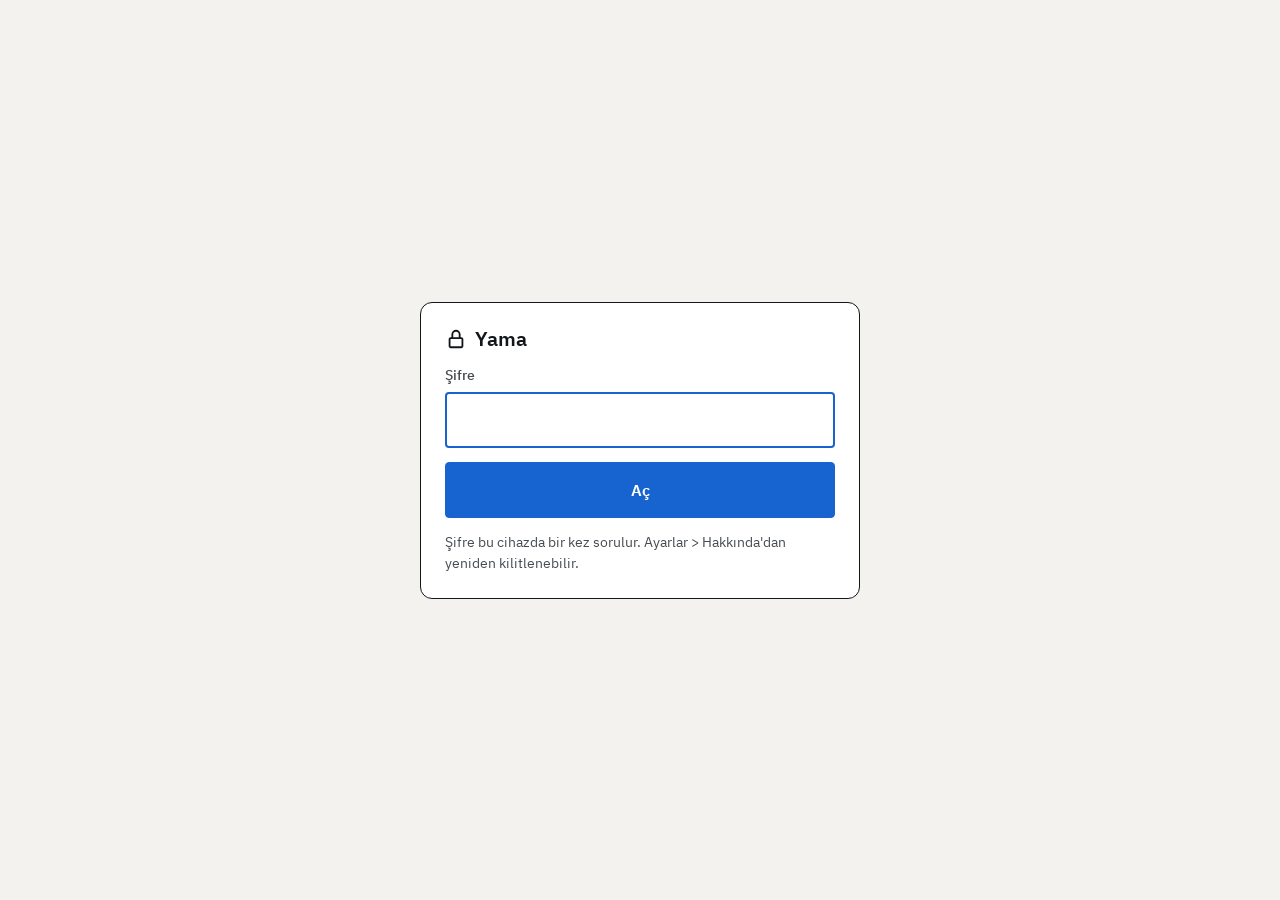
==== commit 6e15ae99: "Yama v1.0.3 · 2026-11-04 13:28" ====
--- a/index.html
+++ b/index.html
@@ -9,8 +9,8 @@
   <link rel="manifest" href="./manifest.webmanifest">
   <link rel="icon" type="image/png" href="./icons/icon-192.png">
   <link rel="apple-touch-icon" href="./icons/icon-192.png">
-  <script type="module" crossorigin src="./assets/main-C8477wuJ.js"></script>
-  <link rel="modulepreload" crossorigin href="./assets/viewPackage-CaWswhp0.js">
+  <script type="module" crossorigin src="./assets/main-Cq_MVCB5.js"></script>
+  <link rel="modulepreload" crossorigin href="./assets/viewPackage-CXLStXXV.js">
   <link rel="stylesheet" crossorigin href="./assets/viewPackage-523rYy-I.css">
 </head>
 <body>
